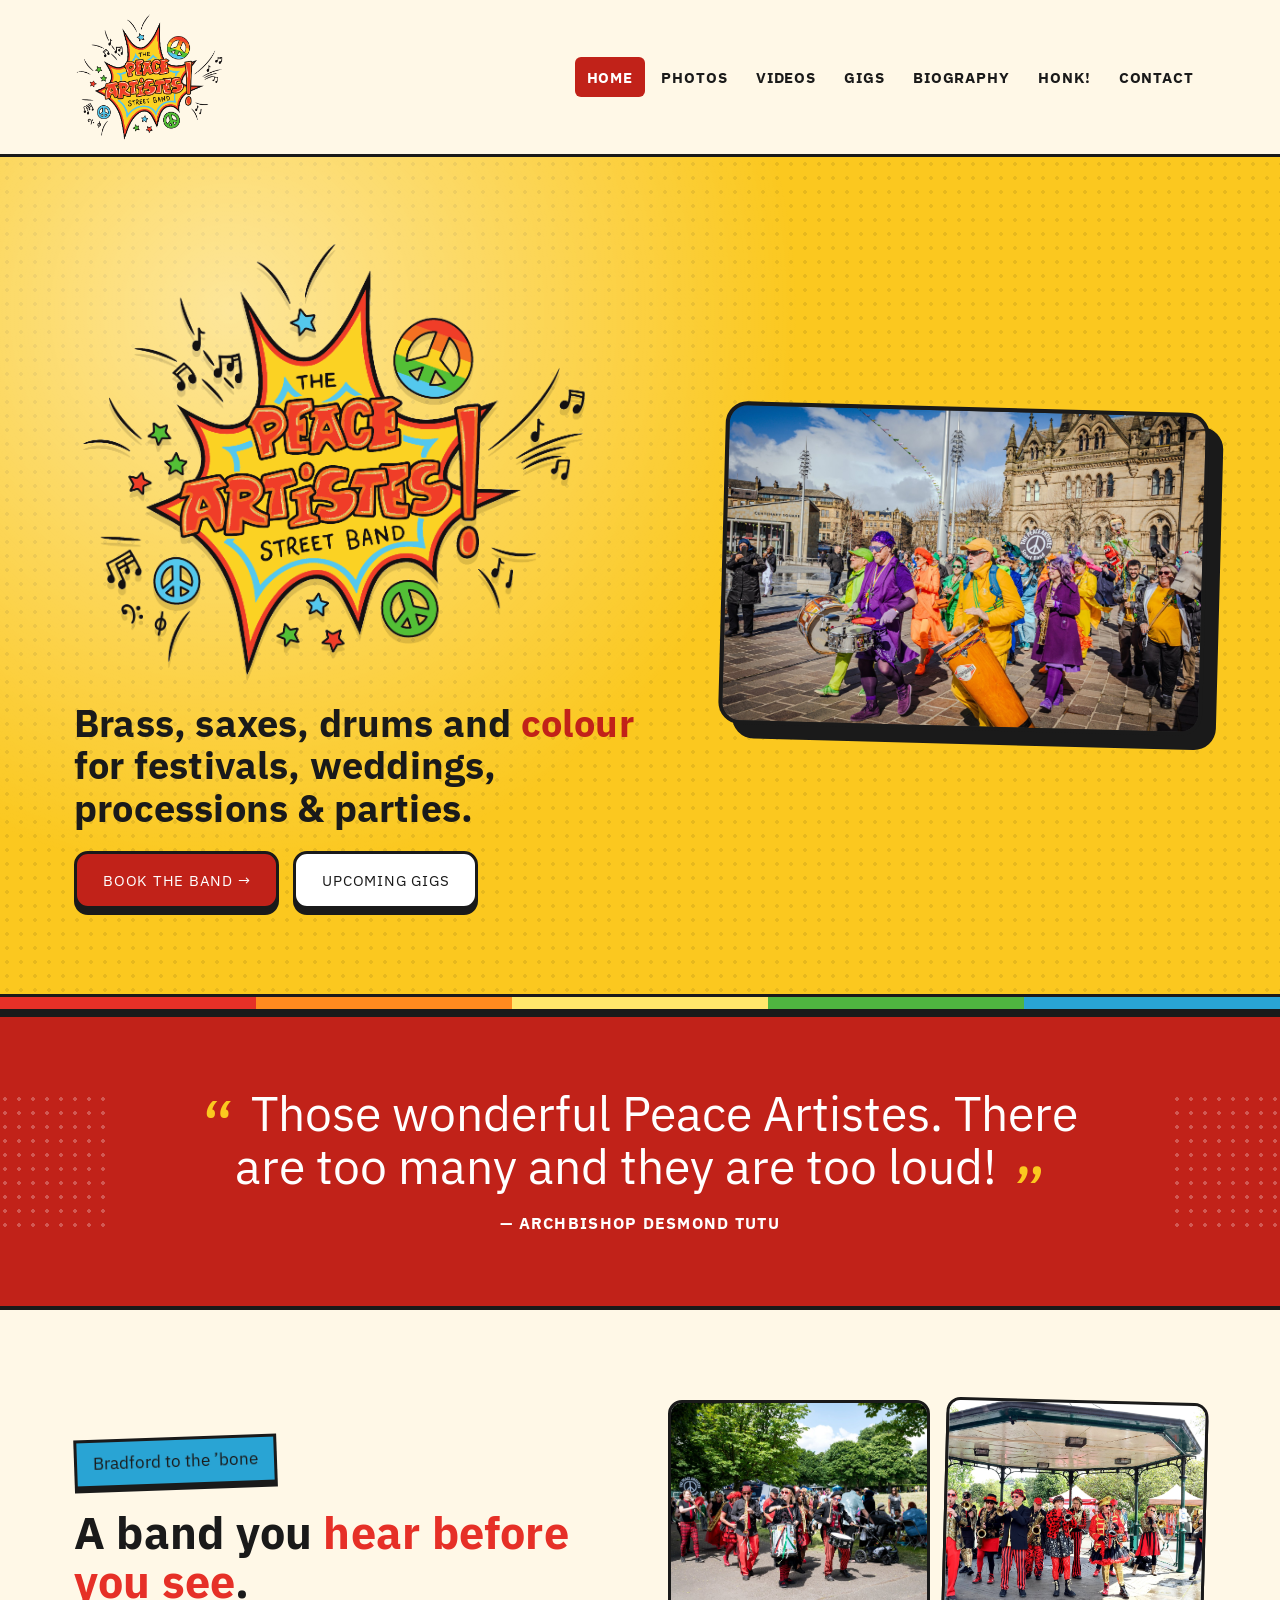
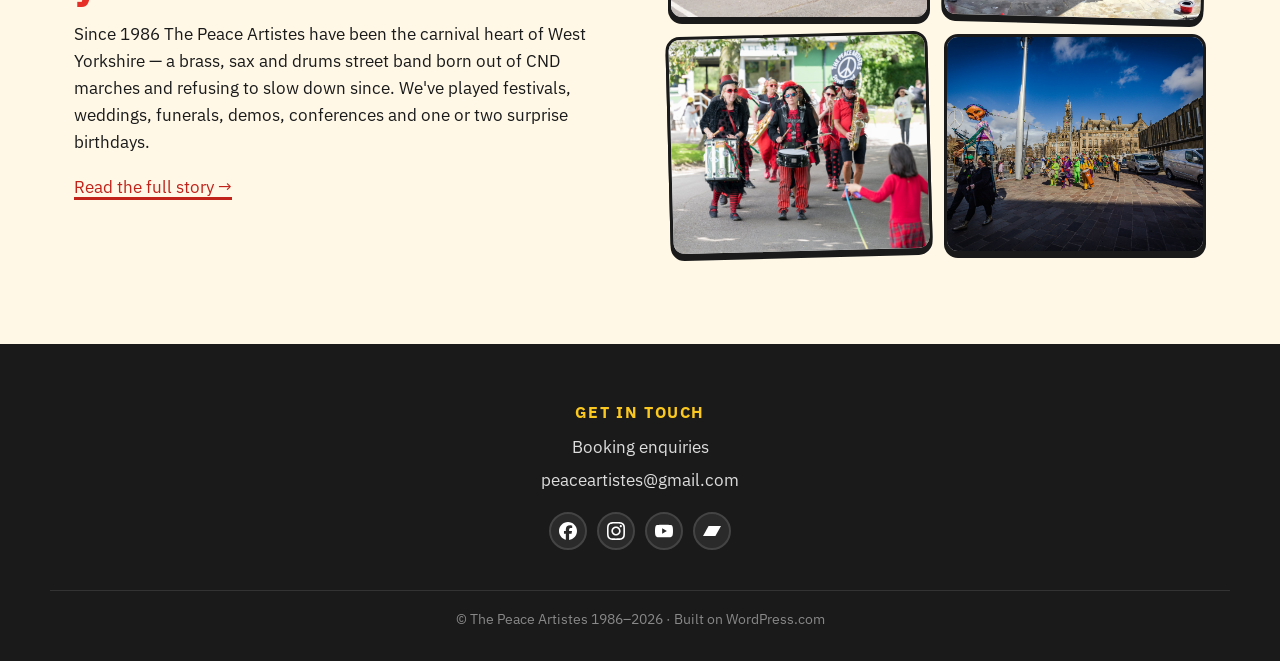
==== index.html @ d7a7ec9a "Tweak About badge to 'bone pun; recolour page-hero stickers to deep red for contrast" ====
<!doctype html>
<html lang="en-GB">
<head>
  <meta charset="utf-8">
  <meta name="viewport" content="width=device-width, initial-scale=1">
  <title>The Peace Artistes — Bradford's Loudest Street Band</title>
  <meta name="description" content="The Peace Artistes are a vibrant, riotous street band from Bradford. Available for festivals, weddings, processions and parties since 1986.">
  <link rel="preconnect" href="https://fonts.googleapis.com">
  <link rel="preconnect" href="https://fonts.gstatic.com" crossorigin>
  <link href="https://fonts.googleapis.com/css2?family=IBM+Plex+Sans:wght@400;500;600;700&display=swap" rel="stylesheet">
  <link rel="icon" type="image/png" sizes="32x32" href="assets/favicon-32.png">
  <link rel="icon" href="assets/favicon.ico">
  <link rel="apple-touch-icon" href="assets/favicon-180.png">
  <link rel="stylesheet" href="styles.css">
</head>
<body>

<a class="skip-link" href="#main">Skip to main content</a>

<header class="site-header">
  <div class="container">
    <a class="site-logo" href="index.html" aria-label="The Peace Artistes — Home">
      <img src="assets/logo-colour-transparent.png" alt="The Peace Artistes Street Band">
    </a>
    <button class="nav-toggle" type="button" aria-controls="primary-nav" aria-expanded="false" aria-label="Toggle navigation menu" onclick="(function(b){var n=document.getElementById('primary-nav');var open=n.classList.toggle('is-open');b.setAttribute('aria-expanded', open?'true':'false');})(this)"><span aria-hidden="true">&#9776;</span></button>
    <nav class="site-nav" id="primary-nav" aria-label="Primary">
      <ul>
        <li><a href="index.html" class="is-active">Home</a></li>
        <li><a href="photos.html">Photos</a></li>
        <li><a href="videos.html">Videos</a></li>
        <li><a href="gigs.html">Gigs</a></li>
        <li><a href="biography.html">Biography</a></li>
        <li><a href="honk.html">HONK!</a></li>
        <li><a href="contact.html">Contact</a></li>
      </ul>
    </nav>
  </div>
</header>

<main id="main">

  <!-- ============ HERO =================================================== -->
  <section class="hero">
    <div class="container">
      <div class="hero__copy">
        <img class="hero__logo-big" src="assets/logo-colour-transparent.png" alt="The Peace Artistes — Bradford street band, est. 1986">
        <h1>Brass, saxes, drums and <span class="accent">colour</span> for festivals, weddings, processions &amp; parties.</h1>
        <div class="hero__ctas">
          <a class="btn btn--red"  href="contact.html">Book the band &rarr;</a>
          <a class="btn btn--white" href="gigs.html">Upcoming gigs</a>
        </div>
      </div>
      <div class="hero__visual">
        <div class="hero__photo">
          <img src="assets/hero-cecil-green.jpg" alt="The Peace Artistes marching across Centenary Square, Bradford, March 2026 — band in vibrant purple, yellow, green and orange costumes, with the Peace Artistes peace-sign banner held aloft and Bradford City Hall framing the scene">
        </div>
      </div>
    </div>
  </section>

  <!-- ============ TUTU QUOTE BAND ======================================= -->
  <section class="quote-band" aria-label="Quote">
    <div class="container">
      <blockquote>
        Those wonderful Peace Artistes. There are too many and they are too loud!
      </blockquote>
      <cite>— Archbishop Desmond Tutu</cite>
    </div>
  </section>

  <!-- ============ ABOUT ================================================= -->
  <section class="about">
    <div class="container">
      <div class="about__grid">
        <div class="about__copy">
          <span class="about__badge">Bradford to the &rsquo;bone</span>
          <h2>A band you <span class="star">hear before you see</span>.</h2>
          <p>Since 1986 The Peace Artistes have been the carnival heart of West Yorkshire — a brass, sax and drums street band born out of CND marches and refusing to slow down since. We've played festivals, weddings, funerals, demos, conferences and one or two surprise birthdays.</p>
          <p><a href="biography.html">Read the full story &rarr;</a></p>
        </div>
        <div class="about__photos">
          <div class="ph"><img src="assets/hero-band.jpg" alt="The Peace Artistes mid-parade — drums leading, sax and brass behind, banner up"></div>
          <div class="ph"><img src="assets/haworth-busk.jpg" alt="The Peace Artistes performing under a Victorian bandstand at Haworth Busk, May 2026"></div>
          <div class="ph"><img src="assets/drums-kid.jpg" alt="Drummers leading the band, with a child in red dancing on the right"></div>
          <div class="ph"><img src="assets/puppet-pageant.jpg" alt="The Peace Artistes parading at Cecil Green Arts Puppet Pageant in Bradford — giant peace-symbol puppet held aloft, Bradford City Hall in the background"></div>
        </div>
      </div>
    </div>
  </section>


</main>

<footer class="site-footer">
  <div class="container">
    <div>
      <h4>Get in touch</h4>
      <ul>
        <li><a href="contact.html">Booking enquiries</a></li>

        <li><a href="mailto:peaceartistes@gmail.com">peaceartistes@gmail.com</a></li>
      </ul>
        <div style="margin-top: 18px;"><div class="socials" aria-label="Social links">
        <a href="#" aria-label="Facebook"><svg xmlns="http://www.w3.org/2000/svg" viewBox="0 0 24 24" width="18" height="18" fill="currentColor" aria-hidden="true"><path d="M9.101 23.691v-7.98H6.627v-3.667h2.474v-1.58c0-4.085 1.848-5.978 5.858-5.978.401 0 .955.042 1.468.103a8.68 8.68 0 0 1 1.141.195v3.325a8.623 8.623 0 0 0-.653-.036 26.805 26.805 0 0 0-.733-.009c-.707 0-1.259.096-1.675.309a1.686 1.686 0 0 0-.679.622c-.258.42-.374.995-.374 1.752v1.297h3.919l-.386 2.103-.287 1.564h-3.246v8.245C19.396 23.238 24 18.179 24 12.044c0-6.627-5.373-12-12-12s-12 5.373-12 12c0 5.628 3.874 10.35 9.101 11.647Z"/></svg></a>
        <a href="#" aria-label="Instagram"><svg xmlns="http://www.w3.org/2000/svg" viewBox="0 0 24 24" width="18" height="18" fill="currentColor" aria-hidden="true"><path d="M12 0C8.74 0 8.333.015 7.053.072 5.775.132 4.905.333 4.14.63c-.789.306-1.459.717-2.126 1.384S.935 3.35.63 4.14C.333 4.905.131 5.775.072 7.053.012 8.333 0 8.74 0 12s.015 3.667.072 4.947c.06 1.277.261 2.148.558 2.913.306.788.717 1.459 1.384 2.126.667.666 1.336 1.079 2.126 1.384.766.296 1.636.499 2.913.558C8.333 23.988 8.74 24 12 24s3.667-.015 4.947-.072c1.277-.06 2.148-.262 2.913-.558.788-.306 1.459-.718 2.126-1.384.666-.667 1.079-1.335 1.384-2.126.296-.765.499-1.636.558-2.913.06-1.28.072-1.687.072-4.947s-.015-3.667-.072-4.947c-.06-1.277-.262-2.149-.558-2.913-.306-.789-.718-1.459-1.384-2.126C21.319 1.347 20.651.935 19.86.63c-.765-.297-1.636-.499-2.913-.558C15.667.012 15.26 0 12 0zm0 2.16c3.203 0 3.585.016 4.85.071 1.17.055 1.805.249 2.227.415.562.217.96.477 1.382.896.419.42.679.819.896 1.381.164.422.36 1.057.413 2.227.057 1.266.07 1.646.07 4.85s-.015 3.585-.074 4.85c-.061 1.17-.256 1.805-.421 2.227-.224.562-.479.96-.897 1.382-.419.419-.824.679-1.381.896-.42.164-1.065.36-2.235.413-1.274.057-1.649.07-4.859.07-3.211 0-3.586-.015-4.859-.074-1.171-.061-1.816-.256-2.236-.421-.569-.224-.96-.479-1.379-.897-.421-.419-.69-.824-.9-1.38-.165-.42-.359-1.065-.42-2.235-.045-1.26-.061-1.649-.061-4.844 0-3.196.016-3.586.061-4.861.061-1.17.255-1.814.42-2.234.21-.57.479-.96.9-1.381.419-.419.81-.689 1.379-.898.42-.166 1.051-.361 2.221-.421 1.275-.045 1.65-.06 4.859-.06l.045.03zm0 3.678c-3.405 0-6.162 2.76-6.162 6.162 0 3.405 2.76 6.162 6.162 6.162 3.405 0 6.162-2.76 6.162-6.162 0-3.405-2.76-6.162-6.162-6.162zM12 16c-2.21 0-4-1.79-4-4s1.79-4 4-4 4 1.79 4 4-1.79 4-4 4zm7.846-10.405c0 .795-.646 1.44-1.44 1.44-.795 0-1.44-.646-1.44-1.44 0-.794.646-1.439 1.44-1.439.793-.001 1.44.645 1.44 1.439z"/></svg></a>
        <a href="#" aria-label="YouTube"><svg xmlns="http://www.w3.org/2000/svg" viewBox="0 0 24 24" width="18" height="18" fill="currentColor" aria-hidden="true"><path d="M23.498 6.186a3.016 3.016 0 0 0-2.122-2.136C19.505 3.545 12 3.545 12 3.545s-7.505 0-9.377.505A3.017 3.017 0 0 0 .502 6.186C0 8.07 0 12 0 12s0 3.93.502 5.814a3.016 3.016 0 0 0 2.122 2.136c1.871.505 9.376.505 9.376.505s7.505 0 9.377-.505a3.015 3.015 0 0 0 2.122-2.136C24 15.93 24 12 24 12s0-3.93-.502-5.814zM9.545 15.568V8.432L15.818 12l-6.273 3.568z"/></svg></a>
        <a href="#" aria-label="Bandcamp"><svg xmlns="http://www.w3.org/2000/svg" viewBox="0 0 24 24" width="18" height="18" fill="currentColor" aria-hidden="true"><path d="M0 18.75l7.437-13.5H24l-7.438 13.5H0z"/></svg></a>
      </div></div>
    </div>
  </div>
  <div class="legal container">
    &copy; The Peace Artistes 1986–<span id="yr"></span> &middot; Built on WordPress.com
  </div>
</footer>
<script>document.getElementById('yr').textContent = new Date().getFullYear();</script>

</body>
</html>
---- styles.css ----
/* =====================================================================
   The Peace Artistes — draft redesign stylesheet
   Palette derived from the new logo. Comic/poster aesthetic.
   Edit freely; everything is plain CSS, no build step needed.
   ===================================================================== */

:root {
  /* Brand palette pulled from the new logo.
     Two reds: bright accent (#E63027) for borders, badges, icons; deep red
     (#C12219) for any surface that holds body text — meets WCAG AA. */
  --pa-yellow:  #FBC81F;
  --pa-yellow-2:#FFE76B;     /* lighter yellow for hover/tints */
  --pa-red:     #E63027;     /* bright accent red — DO NOT use as bg with white body text */
  --pa-red-deep:#C12219;     /* deeper red — passes AA against white & yellow */
  --pa-blue:    #29A4D4;     /* bright blue — use with INK text only */
  --pa-green:   #4FB540;
  --pa-ink:     #1A1A1A;     /* near-black for body text + outlines */
  --pa-paper:   #FFF8E7;     /* warm off-white background */
  --pa-white:   #FFFFFF;

  /* Theme tokens — these change in dark mode. Use these for body bg,
     body text, paper-bg sections, card surfaces, and "subtle" link colour.
     The bright brand sections (yellow hero, red quote, blue video, black gigs)
     do NOT use these tokens — they stay vibrant in both modes. */
  --pa-bg:        var(--pa-paper);
  --pa-bg-soft:   var(--pa-paper);     /* card surface on paper sections */
  --pa-text:      var(--pa-ink);
  --pa-text-soft: rgba(26,26,26,0.7);  /* dim text on paper */
  --pa-link:      var(--pa-red-deep);
  --pa-link-hov:  var(--pa-red);
  --pa-border:    var(--pa-ink);
  --pa-form-bg:   #FFFFFF;
  --pa-grain:     rgba(0,0,0,0.035);   /* the body::before paper grain */

  /* Type — IBM Plex Sans matches the original peaceartistes.com (Maywood theme).
     One family for both body and headings; we lean on weight (400 vs 700) for hierarchy. */
  --font-display: "IBM Plex Sans", system-ui, -apple-system, "Segoe UI", Helvetica, Arial, sans-serif;
  --font-body:    "IBM Plex Sans", system-ui, -apple-system, "Segoe UI", Helvetica, Arial, sans-serif;

  /* Sizing */
  --container: 1180px;
  --r-sm: 6px;
  --r-md: 14px;
  --r-lg: 22px;
  --shadow-card: 0 6px 0 var(--pa-ink);   /* hard offset shadow = poster feel */
  --shadow-card-sm: 0 4px 0 var(--pa-ink);
}

* { box-sizing: border-box; }

html { scroll-behavior: smooth; }

body {
  margin: 0;
  font-family: var(--font-body);
  font-size: 17px;
  line-height: 1.6;
  color: var(--pa-text);
  background: var(--pa-bg);
  -webkit-font-smoothing: antialiased;
  transition: background-color .2s ease, color .2s ease;
}

/* Optional subtle paper-grain background using a CSS dot pattern */
body::before {
  content: "";
  position: fixed; inset: 0;
  pointer-events: none;
  background-image: radial-gradient(var(--pa-grain) 1px, transparent 1px);
  background-size: 3px 3px;
  z-index: 0;
}

main, header, footer { position: relative; z-index: 1; }

/* ---------- typography ------------------------------------------------ */

h1, h2, h3, h4 {
  font-family: var(--font-display);
  font-weight: 700;
  letter-spacing: 0.005em;
  line-height: 1.1;
  margin: 0 0 .5em;
  color: var(--pa-ink);
}

h1 { font-size: clamp(2.4rem, 5vw + 1rem, 4.8rem); }
h2 { font-size: clamp(1.8rem, 3vw + .5rem, 2.8rem); }
h3 { font-size: clamp(1.3rem, 1.5vw + .5rem, 1.7rem); }

p { margin: 0 0 1em; }

a { color: var(--pa-link); text-decoration-thickness: 3px; text-underline-offset: 4px; }
a:hover { color: var(--pa-link-hov); }
a:focus-visible {
  outline: 3px solid var(--pa-ink);
  outline-offset: 2px;
  border-radius: 2px;
}

.eyebrow {
  display: inline-block;
  font-family: var(--font-display);
  font-size: 0.85rem;
  letter-spacing: 0.18em;
  text-transform: uppercase;
  color: var(--pa-ink);
  background: var(--pa-yellow);
  padding: 4px 12px;
  margin-bottom: 18px;
  transform: rotate(-1deg);
  border: 2px solid var(--pa-ink);
  box-shadow: var(--shadow-card-sm);
}
/* When .eyebrow is the only badge and is directly followed by a heading,
   make sure the heading also has its own breathing room from the top */
.eyebrow + h1,
.eyebrow + h2,
.eyebrow + h3 { margin-top: 0; }
.section-head .eyebrow { margin-bottom: 14px; }

/* Stickers sitting on a yellow band (hero / page-hero) need contrast —
   yellow-on-yellow reads poorly, so switch them to deep red with white text. */
.hero .eyebrow,
.page-hero .eyebrow { background: var(--pa-red-deep); color: #fff; }

/* ---------- layout helpers ------------------------------------------- */

.container { width: 100%; max-width: var(--container); margin: 0 auto; padding: 0 24px; }

section { padding: 90px 0; }
section.tight { padding: 60px 0; }

.section-head { text-align: center; margin-bottom: 48px; }
.section-head p { max-width: 640px; margin: 12px auto 0; opacity: .8; }

/* ---------- buttons --------------------------------------------------- */

.btn {
  display: inline-flex; align-items: center; gap: 10px;
  font-family: var(--font-display);
  font-size: 0.95rem;
  text-transform: uppercase;
  letter-spacing: 0.05em;
  padding: 14px 26px;
  border: 3px solid var(--pa-ink);
  background: var(--pa-yellow);
  color: var(--pa-ink);
  text-decoration: none;
  border-radius: var(--r-md);
  box-shadow: var(--shadow-card);
  transition: transform .12s ease, box-shadow .12s ease, background .12s ease;
  cursor: pointer;
}
.btn:hover { transform: translate(-2px, -2px); box-shadow: 0 10px 0 var(--pa-ink); background: var(--pa-yellow-2); color: var(--pa-ink); }
.btn:active { transform: translate(0,2px); box-shadow: 0 2px 0 var(--pa-ink); }

.btn--red    { background: var(--pa-red-deep); color: #fff; }
.btn--red:hover { background: var(--pa-red); color: #fff; }
.btn--blue   { background: var(--pa-blue);  color: var(--pa-ink); }
.btn--white  { background: #fff; }
.btn--ghost  { background: transparent; }

.btn:focus-visible {
  outline: 3px solid var(--pa-ink);
  outline-offset: 4px;
}

/* ---------- header / nav --------------------------------------------- */

.site-header {
  position: sticky; top: 0; z-index: 50;
  background: var(--pa-bg);
  border-bottom: 3px solid var(--pa-text);
  transition: background-color .2s ease, border-color .2s ease;
}
.site-header .container {
  display: flex; align-items: center; justify-content: space-between;
  gap: 24px; padding-top: 12px; padding-bottom: 12px;
}
.site-logo { display: inline-block; }
.site-logo,
.site-logo:hover,
.site-logo:focus { text-decoration: none; }
.site-logo img { display: block; height: 130px; width: auto; }
@media (max-width: 880px) { .site-logo img { height: 80px; } }

/* (unused — kept for the dark-mode wordmark text variant if ever re-enabled) */
.site-logo .wordmark {
  display: inline-flex;
  flex-direction: column;
  align-items: flex-start;
  line-height: 0.95;
  font-family: var(--font-display);
}
.site-logo .wm-top {
  font-size: 0.7rem;
  letter-spacing: 0.22em;
  color: var(--pa-text);
  margin-bottom: 4px;
}
.site-logo .wm-main {
  font-size: 1.7rem;
  letter-spacing: 0.02em;
  color: var(--pa-red-deep);
  text-shadow: 2px 2px 0 var(--pa-yellow);
}
.site-logo .wm-bot {
  font-size: 0.75rem;
  letter-spacing: 0.18em;
  color: var(--pa-text);
  margin-top: 6px;
}
@media (max-width: 880px) {
  .site-logo .wm-main { font-size: 1.3rem; }
  .site-logo .wm-top, .site-logo .wm-bot { font-size: 0.65rem; }
}

.site-nav ul {
  display: flex; gap: 4px;
  list-style: none; margin: 0; padding: 0;
  font-family: var(--font-display);
  font-size: 0.95rem;
  font-weight: 700;
  text-transform: uppercase;
  letter-spacing: 0.06em;
}
.site-nav a {
  display: inline-block;
  padding: 8px 12px;
  color: var(--pa-text);
  text-decoration: none;
  border-radius: var(--r-sm);
  position: relative;
}
.site-nav a:hover { background: var(--pa-yellow); color: var(--pa-ink); }
.site-nav a.is-active { background: var(--pa-red-deep); color: #fff; }
.site-nav a:focus-visible {
  outline: 3px solid var(--pa-ink);
  outline-offset: 2px;
}
.nav-toggle:focus-visible {
  outline: 3px solid var(--pa-ink);
  outline-offset: 2px;
}

.nav-toggle { display: none; background: none; border: 0; font-size: 1.6rem; cursor: pointer; }

@media (max-width: 880px) {
  .nav-toggle { display: block; }
  .site-nav { position: absolute; top: 100%; left: 0; right: 0; background: var(--pa-paper); border-bottom: 3px solid var(--pa-ink); display: none; }
  .site-nav.is-open { display: block; }
  .site-nav ul { flex-direction: column; padding: 12px 24px 18px; gap: 2px; }
  .site-logo img { height: 70px; }
}

/* ---------- hero ------------------------------------------------------ */

.hero {
  position: relative;
  background: var(--pa-yellow);
  color: var(--pa-ink);
  overflow: hidden;
  padding: 70px 0 100px;
  border-bottom: 4px solid var(--pa-ink);
}
/* Halftone dot pattern + soft radial highlight = poster feel */
.hero::before {
  content: ""; position: absolute; inset: 0;
  background-image:
    radial-gradient(circle at 18% 18%, rgba(255,255,255,0.55) 0, transparent 45%),
    radial-gradient(rgba(0,0,0,0.08) 2px, transparent 2px);
  background-size: auto, 14px 14px;
  pointer-events: none;
}
/* Big rainbow stripes peeking from the bottom edge */
.hero::after {
  content: ""; position: absolute; left: 0; right: 0; bottom: -2px; height: 14px;
  background: linear-gradient(90deg,
    var(--pa-red) 0 20%,
    #FF8A1F 20% 40%,
    var(--pa-yellow-2) 40% 60%,
    var(--pa-green) 60% 80%,
    var(--pa-blue) 80% 100%);
  border-top: 3px solid var(--pa-ink);
}

.hero .container { position: relative; display: grid; grid-template-columns: 1.1fr .9fr; gap: 56px; align-items: center; }

.hero__logo-big {
  display: block;
  width: 100%;
  max-width: 520px;
  height: auto;
  margin: 8px 0 18px;
  filter: drop-shadow(0 6px 0 rgba(0,0,0,0.12));
}

.hero__copy h1 {
  font-size: clamp(1.6rem, 2.5vw + .6rem, 2.4rem);
  font-family: var(--font-display);
  line-height: 1.1;
  color: var(--pa-ink);
  margin-top: 10px;
}
.hero__copy h1 .accent { color: var(--pa-red-deep); }
.hero__copy p.lead { font-size: 1.15rem; max-width: 480px; }
.hero__ctas { display: flex; gap: 14px; flex-wrap: wrap; margin-top: 22px; }

.hero__visual { position: relative; }
.hero__photo {
  aspect-ratio: 3 / 2;
  background: #2a2a2a;
  border: 4px solid var(--pa-ink);
  border-radius: var(--r-lg);
  box-shadow: 14px 14px 0 var(--pa-ink);
  transform: rotate(1.5deg);
  overflow: hidden;
  position: relative;
}
.hero__photo img {
  display: block;
  width: 100%;
  height: 100%;
  object-fit: cover;
  object-position: center;
}
@media (max-width: 880px) {
  .hero { padding: 50px 0 80px; }
  .hero .container { grid-template-columns: 1fr; gap: 40px; }
  .hero__logo-big { max-width: 380px; margin-left: auto; margin-right: auto; }
  .hero__copy { text-align: center; }
  .hero__copy p.lead { margin-left: auto; margin-right: auto; }
  .hero__ctas { justify-content: center; }
  .hero__photo { transform: rotate(0); box-shadow: 10px 10px 0 var(--pa-ink); }
}

/* ---------- Tutu quote band ----------------------------------------- */

.quote-band {
  background: var(--pa-red-deep);
  color: #fff;
  border-top: 4px solid var(--pa-ink);
  border-bottom: 4px solid var(--pa-ink);
  padding: 70px 0;
  position: relative;
  overflow: hidden;
}
.quote-band::before, .quote-band::after {
  content: "";
  position: absolute; top: 50%; transform: translateY(-50%);
  width: 140px; height: 140px;
  background-image: radial-gradient(rgba(255,255,255,0.25) 2px, transparent 2px);
  background-size: 14px 14px;
}
.quote-band::before { left: -30px; }
.quote-band::after  { right: -30px; }

.quote-band blockquote {
  font-family: var(--font-display);
  font-size: clamp(1.6rem, 3vw + .8rem, 3rem);
  line-height: 1.1;
  margin: 0 auto;
  max-width: 920px;
  text-align: center;
  position: relative;
  z-index: 1;
  color: #fff;
}
.quote-band blockquote::before { content: "\201C"; font-size: 1.4em; color: var(--pa-yellow); line-height: 0; vertical-align: -0.3em; margin-right: 6px; }
.quote-band blockquote::after  { content: "\201D"; font-size: 1.4em; color: var(--pa-yellow); line-height: 0; vertical-align: -0.5em; margin-left: 6px; }
.quote-band cite {
  display: block; margin-top: 18px; text-align: center;
  font-family: var(--font-body); font-style: normal; font-weight: 700;
  font-size: 1rem; letter-spacing: 0.08em; text-transform: uppercase;
  color: #fff;
}

/* ---------- about ----------------------------------------------------- */

.about { background: var(--pa-bg); }
.about__grid { display: grid; grid-template-columns: 1fr 1fr; gap: 56px; align-items: center; }
.about__copy h2 { margin-bottom: 14px; }
.about__copy h2 .star { color: var(--pa-red); }
.about__badge {
  display: inline-block;
  font-family: var(--font-display);
  background: var(--pa-blue);
  color: var(--pa-ink);
  padding: 8px 16px;
  margin-bottom: 22px;
  transform: rotate(-2deg);
  border: 3px solid var(--pa-ink);
  box-shadow: var(--shadow-card-sm);
}
.about__photos { display: grid; grid-template-columns: 1fr 1fr; grid-template-rows: 220px 220px; gap: 14px; }
.about__photos .ph {
  border: 3px solid var(--pa-ink); border-radius: var(--r-md); overflow: hidden;
  background: #ddd; box-shadow: var(--shadow-card-sm);
  position: relative;
}
.about__photos .ph img {
  display: block;
  width: 100%; height: 100%;
  object-fit: cover;
  object-position: center;
}
.about__photos .ph:nth-child(2) { transform: rotate(1.5deg); }
.about__photos .ph:nth-child(3) { transform: rotate(-1.5deg); }

@media (max-width: 880px) { .about__grid { grid-template-columns: 1fr; } }

/* ---------- gigs preview --------------------------------------------- */

.gigs { background: var(--pa-ink); color: #fff; }
.gigs > .container > .section-head h2 { color: #fff; text-align: center; }
.gigs__list { display: grid; grid-template-columns: repeat(3, 1fr); gap: 20px; margin-top: 32px; }
.gig-card {
  background: var(--pa-bg-soft); color: var(--pa-text);
  border: 3px solid var(--pa-border); border-radius: var(--r-md);
  padding: 22px; box-shadow: var(--shadow-card);
  display: flex; flex-direction: column; gap: 6px;
}
.gig-card:nth-child(2) { transform: rotate(-1.2deg); }
.gig-card:nth-child(3) { transform: rotate(1deg); }
.gig-card .date {
  font-family: var(--font-display);
  font-size: 2rem; line-height: 1;
  color: var(--pa-red-deep);
}
.gig-card .month {
  font-family: var(--font-display);
  font-size: .9rem;
  letter-spacing: .15em;
  text-transform: uppercase;
}
.gig-card h3 { margin: 8px 0 0; font-size: 1.15rem; }
.gig-card .meta { font-size: .95rem; opacity: .85; }
.gig-card .tag {
  align-self: flex-start;
  background: var(--pa-yellow); border: 2px solid var(--pa-ink);
  font-family: var(--font-display); font-size: .72rem; text-transform: uppercase; letter-spacing: .1em;
  padding: 2px 8px; margin-top: 8px;
}
.gigs .more { text-align: center; margin-top: 36px; }
@media (max-width: 880px) { .gigs__list { grid-template-columns: 1fr; } }

/* ---------- gallery preview ----------------------------------------- */

.gallery { background: var(--pa-bg); }
.gallery__grid {
  display: grid;
  grid-template-columns: repeat(4, 1fr);
  grid-template-rows: 220px 220px;
  gap: 14px;
  margin-top: 32px;
}
.gallery__grid .tile {
  border: 3px solid var(--pa-ink); border-radius: var(--r-md);
  background: #ddd; box-shadow: var(--shadow-card-sm);
  overflow: hidden;
  position: relative;
}
.gallery__grid .tile img {
  display: block;
  width: 100%; height: 100%;
  object-fit: cover;
  object-position: center;
}
.gallery__grid .tile:nth-child(1) { grid-column: span 2; grid-row: span 2; }
.gallery .more { text-align: center; margin-top: 32px; }
@media (max-width: 880px) {
  .gallery__grid { grid-template-columns: repeat(2, 1fr); grid-template-rows: 200px 200px 200px; }
  .gallery__grid .tile:nth-child(1) { grid-column: span 2; grid-row: span 1; }
}

/* ---------- video teaser --------------------------------------------- */

.video-teaser { background: var(--pa-blue); color: var(--pa-ink); border-top: 4px solid var(--pa-ink); border-bottom: 4px solid var(--pa-ink); }
.video-teaser h2 { color: var(--pa-ink); text-shadow: 3px 3px 0 var(--pa-yellow); }
.video-teaser .eyebrow { background: var(--pa-yellow); }
.video-teaser__grid { display: grid; grid-template-columns: 1fr 1fr; gap: 48px; align-items: center; }
.video-teaser h2 { font-size: clamp(2rem, 3vw + .5rem, 3rem); }
.video-teaser .player {
  position: relative; aspect-ratio: 16/9;
  background: #111; border: 4px solid var(--pa-ink); border-radius: var(--r-lg);
  box-shadow: 10px 10px 0 var(--pa-ink); overflow: hidden;
  display: flex; align-items: center; justify-content: center;
}
.video-teaser .player::after {
  content: "\25B6";
  font-size: 3rem; color: #fff;
  background: var(--pa-red-deep); width: 90px; height: 90px;
  border-radius: 50%; display: flex; align-items: center; justify-content: center;
  border: 4px solid var(--pa-ink);
  padding-left: 8px;
}
.video-teaser .player .placeholder {
  position: absolute; inset: 0; display: flex; align-items: center; justify-content: center;
  color: rgba(255,255,255,.5); font-family: var(--font-display); font-size: .9rem;
  background: repeating-linear-gradient(45deg, #2a2a2a 0 14px, #1d1d1d 14px 28px);
}
@media (max-width: 880px) { .video-teaser__grid { grid-template-columns: 1fr; } }

/* ---------- booking CTA ---------------------------------------------- */

.booking-cta {
  background: var(--pa-red-deep); color: #fff;
  text-align: center;
  border-top: 4px solid var(--pa-ink);
  border-bottom: 4px solid var(--pa-ink);
}
.booking-cta h2 { color: #fff; text-shadow: 3px 3px 0 var(--pa-ink); }
.booking-cta p { font-size: 1.15rem; max-width: 640px; margin: 12px auto 28px; }

/* ---------- footer --------------------------------------------------- */

.site-footer {
  background: var(--pa-ink); color: #ddd;
  padding: 60px 0 30px;
}
.site-footer > .container { display: flex; flex-direction: column; align-items: center; text-align: center; gap: 12px; }
.site-footer > .container .socials { justify-content: center; }
.site-footer .legal { display: block; }
.site-footer h4 {
  color: var(--pa-yellow);
  font-family: var(--font-display);
  font-size: 1rem; letter-spacing: .1em; text-transform: uppercase;
  margin-bottom: 12px;
}
.site-footer ul { list-style: none; margin: 0; padding: 0; }
.site-footer li { margin-bottom: 6px; }
.site-footer a { color: #ddd; text-decoration: none; }
.site-footer a:hover { color: var(--pa-yellow); }
.site-footer .footer-logo img { height: 100px; width: auto; margin-bottom: 12px; }
.site-footer .legal {
  border-top: 1px solid #333; margin-top: 40px; padding-top: 18px;
  text-align: center; color: #888; font-size: .85rem;
}
.site-footer .socials { display: flex; gap: 10px; margin-top: 12px; }
.site-footer .socials a {
  display: inline-flex; align-items: center; justify-content: center;
  width: 38px; height: 38px;
  border-radius: 50%; background: #2a2a2a; color: #fff;
  font-family: var(--font-display); font-size: .8rem;
  border: 2px solid #444;
}
.site-footer .socials a:hover { background: var(--pa-yellow); color: var(--pa-ink); border-color: var(--pa-yellow); }
@media (max-width: 880px) { .site-footer > .container { grid-template-columns: 1fr; } }

/* ---------- generic placeholder note for review ---------------------- */

.placeholder-note {
  font-family: var(--font-display);
  font-size: .78rem;
  letter-spacing: .08em;
  opacity: .85;
}

/* =====================================================================
   Inner-page layout — shared by Photos, Videos, Gigs, Bio, Testimonials,
   Contact, HONK! pages.
   ===================================================================== */

/* Shorter page hero (the homepage hero is unique to the homepage) */
.page-hero {
  background: var(--pa-yellow);
  color: var(--pa-ink);
  padding: 60px 0 80px;
  border-bottom: 4px solid var(--pa-ink);
  position: relative;
  overflow: hidden;
  text-align: center;
}
.page-hero::before {
  content: ""; position: absolute; inset: 0;
  background-image:
    radial-gradient(circle at 12% 30%, rgba(255,255,255,0.45) 0, transparent 40%),
    radial-gradient(rgba(0,0,0,0.08) 2px, transparent 2px);
  background-size: auto, 14px 14px;
  pointer-events: none;
}
.page-hero::after {
  content: ""; position: absolute; left: 0; right: 0; bottom: -2px; height: 12px;
  background: linear-gradient(90deg,
    var(--pa-red-deep) 0 20%,
    #FF8A1F 20% 40%,
    var(--pa-yellow-2) 40% 60%,
    var(--pa-green) 60% 80%,
    var(--pa-blue) 80% 100%);
  border-top: 3px solid var(--pa-ink);
}
.page-hero > .container { position: relative; z-index: 1; }
.page-hero h1 {
  font-size: clamp(2.4rem, 4vw + 1rem, 4rem);
  margin: 16px 0 16px;
}
.page-hero p.lead {
  font-size: 1.15rem;
  max-width: 640px;
  margin: 0 auto;
}

/* ---------- Photos page --------------------------------------------- */
.photo-section { padding: 70px 0; }
.photo-section + .photo-section { border-top: 2px dashed rgba(0,0,0,0.08); }
.photo-section__head { text-align: center; margin-bottom: 36px; }
.photo-section__head h2 { margin: 12px 0 8px; }
.photo-section__head .meta { font-family: var(--font-display); font-size: .9rem; letter-spacing: .1em; text-transform: uppercase; opacity: .7; }

.photo-grid {
  display: grid;
  grid-template-columns: repeat(12, 1fr);
  gap: 14px;
}
.photo-grid .pg {
  border: 3px solid var(--pa-ink);
  border-radius: var(--r-md);
  overflow: hidden;
  background: #ddd;
  box-shadow: var(--shadow-card-sm);
  position: relative;
}
.photo-grid .pg img { display: block; width: 100%; height: 100%; object-fit: cover; }
.photo-grid .pg.size-l  { grid-column: span 8; aspect-ratio: 16/10; }
.photo-grid .pg.size-m  { grid-column: span 4; aspect-ratio: 4/5; }
.photo-grid .pg.size-s  { grid-column: span 4; aspect-ratio: 1/1; }
.photo-grid .pg.size-w  { grid-column: span 6; aspect-ratio: 3/2; }
.photo-grid .pg.size-t  { grid-column: span 4; aspect-ratio: 3/4; }
.photo-grid .pg:hover img { transform: scale(1.03); transition: transform .4s ease; }
@media (max-width: 880px) {
  .photo-grid .pg.size-l,
  .photo-grid .pg.size-m,
  .photo-grid .pg.size-s,
  .photo-grid .pg.size-w,
  .photo-grid .pg.size-t { grid-column: span 12; aspect-ratio: 3/2; }
}

/* ---------- Videos page --------------------------------------------- */
.video-grid {
  display: grid;
  grid-template-columns: repeat(auto-fill, minmax(300px, 1fr));
  gap: 24px;
  margin-top: 32px;
}
.video-card {
  background: var(--pa-bg-soft); color: var(--pa-text);
  border: 3px solid var(--pa-border);
  border-radius: var(--r-md);
  box-shadow: var(--shadow-card-sm);
  overflow: hidden;
}
.video-card .frame {
  position: relative;
  aspect-ratio: 16/9;
  background: repeating-linear-gradient(45deg, #2a2a2a 0 14px, #1d1d1d 14px 28px);
  display: flex; align-items: center; justify-content: center;
}
.video-card .frame::after {
  content: "\25B6";
  font-size: 2.4rem;
  color: #fff;
  background: var(--pa-red-deep);
  width: 70px; height: 70px;
  border-radius: 50%;
  border: 3px solid var(--pa-ink);
  display: flex; align-items: center; justify-content: center;
  padding-left: 6px;
}
.video-card .body { padding: 18px 20px 22px; }
.video-card h3 { font-size: 1.1rem; margin: 0 0 4px; }
.video-card .meta { font-family: var(--font-display); font-size: .78rem; letter-spacing: .1em; text-transform: uppercase; opacity: .7; }

.featured-video {
  position: relative;
  aspect-ratio: 16/9;
  background: repeating-linear-gradient(45deg, #2a2a2a 0 14px, #1d1d1d 14px 28px);
  border: 4px solid var(--pa-ink);
  border-radius: var(--r-lg);
  box-shadow: 14px 14px 0 var(--pa-ink);
  margin: 40px 0 24px;
  display: flex; align-items: center; justify-content: center;
}
.featured-video::after {
  content: "\25B6";
  font-size: 3.5rem;
  color: #fff;
  background: var(--pa-red-deep);
  width: 100px; height: 100px;
  border-radius: 50%;
  border: 4px solid var(--pa-ink);
  display: flex; align-items: center; justify-content: center;
  padding-left: 8px;
}

/* ---------- Gigs page ------------------------------------------------ */
.gig-list { display: grid; grid-template-columns: 1fr; gap: 16px; margin-top: 24px; }
.gig-row {
  background: var(--pa-bg-soft); color: var(--pa-text);
  border: 3px solid var(--pa-border);
  border-radius: var(--r-md);
  box-shadow: var(--shadow-card-sm);
  padding: 22px 24px;
  display: grid;
  grid-template-columns: 120px 1fr auto;
  gap: 24px;
  align-items: center;
}
.gig-row .date-block {
  text-align: center;
  border-right: 3px dashed var(--pa-ink);
  padding-right: 18px;
}
.gig-row .date-block .day {
  font-family: var(--font-display);
  font-size: 2.4rem;
  line-height: 1;
  color: var(--pa-red-deep);
}
.gig-row .date-block .month {
  font-family: var(--font-display);
  font-size: .85rem;
  letter-spacing: .15em;
  text-transform: uppercase;
  margin-top: 6px;
}
.gig-row .info h3 { margin: 0 0 4px; font-size: 1.2rem; }
.gig-row .info .where { opacity: .8; font-size: .95rem; }
.gig-row .info .desc { margin-top: 8px; font-size: .92rem; opacity: .85; }
.gig-row .tags { display: flex; gap: 8px; flex-wrap: wrap; }
.gig-row .tags .tag {
  background: var(--pa-yellow); border: 2px solid var(--pa-ink);
  font-family: var(--font-display); font-size: .75rem;
  text-transform: uppercase; letter-spacing: .1em;
  padding: 4px 10px;
}
.gig-row.past { opacity: .8; }
.gig-row.past .date-block .day { color: var(--pa-ink); }
@media (max-width: 720px) {
  .gig-row { grid-template-columns: 1fr; gap: 14px; padding: 18px; }
  .gig-row .date-block { border-right: 0; border-bottom: 3px dashed var(--pa-ink); padding: 0 0 12px; display: flex; gap: 12px; align-items: baseline; justify-content: flex-start; }
  .gig-row .date-block .day { font-size: 2rem; }
  .gig-row .tags { justify-content: flex-start; }
}

.section-label {
  font-family: var(--font-display);
  font-size: 1.4rem;
  margin: 36px 0 10px;
  letter-spacing: .04em;
  display: flex; align-items: center; gap: 14px;
}
.section-label::before, .section-label::after {
  content: ""; flex: 1; height: 3px; background: var(--pa-ink);
}

/* ---------- Biography page ------------------------------------------ */
.bio-article {
  max-width: 760px;
  margin: 0 auto;
  padding: 60px 24px;
  font-size: 1.08rem;
  line-height: 1.7;
}
.bio-article p { margin: 0 0 1.2em; }
.bio-article h2 {
  margin: 1.5em 0 .5em;
  font-size: 1.8rem;
}
.bio-article h2 .star { color: var(--pa-red-deep); }
.bio-article figure { margin: 32px 0; }
.bio-article figure img {
  display: block;
  width: 100%;
  border: 4px solid var(--pa-ink);
  border-radius: var(--r-md);
  box-shadow: 10px 10px 0 var(--pa-ink);
}
.bio-article figure.tilt-l img { transform: rotate(-1.5deg); }
.bio-article figure.tilt-r img { transform: rotate(1.5deg); }
.bio-article figcaption {
  font-family: var(--font-display);
  font-size: .8rem;
  letter-spacing: .08em;
  text-transform: uppercase;
  text-align: center;
  margin-top: 18px;
  opacity: .7;
}
.bio-article .pull-quote {
  border-left: 6px solid var(--pa-red-deep);
  padding: 6px 0 6px 22px;
  margin: 32px 0;
  font-size: 1.4rem;
  font-family: var(--font-display);
  line-height: 1.2;
}

/* ---------- Testimonials page --------------------------------------- */
.testimonials-grid {
  display: grid;
  grid-template-columns: repeat(auto-fill, minmax(320px, 1fr));
  gap: 24px;
  margin-top: 32px;
}
.testimonial-card {
  background: var(--pa-bg-soft); color: var(--pa-text);
  border: 3px solid var(--pa-border);
  border-radius: var(--r-md);
  box-shadow: var(--shadow-card-sm);
  padding: 26px 28px;
  position: relative;
}
.testimonial-card::before {
  content: "\201C";
  font-family: var(--font-display);
  font-size: 4rem;
  position: absolute;
  top: -8px; left: 16px;
  color: var(--pa-red-deep);
  line-height: 1;
}
.testimonial-card blockquote {
  margin: 16px 0 18px;
  font-size: 1.05rem;
  line-height: 1.5;
}
.testimonial-card cite {
  display: block;
  font-style: normal;
  font-family: var(--font-display);
  font-size: .9rem;
  letter-spacing: .08em;
  text-transform: uppercase;
}
.testimonial-card cite .org {
  display: block;
  font-family: var(--font-body);
  font-weight: 700;
  text-transform: none;
  letter-spacing: 0;
  font-size: .88rem;
  opacity: .7;
  margin-top: 4px;
}

.featured-quote {
  background: var(--pa-red-deep);
  color: #fff;
  border-top: 4px solid var(--pa-ink);
  border-bottom: 4px solid var(--pa-ink);
  padding: 70px 0;
  text-align: center;
}
.featured-quote blockquote {
  font-family: var(--font-display);
  font-size: clamp(1.8rem, 3.5vw + .5rem, 3.2rem);
  line-height: 1.1;
  max-width: 920px;
  margin: 0 auto;
}
.featured-quote blockquote::before { content: "\201C"; color: var(--pa-yellow); margin-right: 6px; }
.featured-quote blockquote::after { content: "\201D"; color: var(--pa-yellow); margin-left: 6px; }
.featured-quote cite { display: block; margin-top: 22px; font-style: normal; font-family: var(--font-body); font-weight: 700; letter-spacing: .08em; text-transform: uppercase; color: #fff; }

/* ---------- Contact page -------------------------------------------- */
.contact-grid {
  display: grid;
  grid-template-columns: 1.4fr 1fr;
  gap: 48px;
  align-items: start;
  padding: 60px 0;
}
.contact-form {
  background: var(--pa-bg-soft); color: var(--pa-text);
  border: 3px solid var(--pa-border);
  border-radius: var(--r-md);
  box-shadow: var(--shadow-card);
  padding: 32px;
}
.contact-form .field { margin-bottom: 18px; }
.contact-form label {
  display: block;
  font-family: var(--font-display);
  font-size: .85rem;
  letter-spacing: .1em;
  text-transform: uppercase;
  margin-bottom: 6px;
}
.contact-form input,
.contact-form textarea,
.contact-form select {
  width: 100%;
  padding: 12px 14px;
  border: 2px solid var(--pa-border);
  background: var(--pa-form-bg);
  color: var(--pa-text);
  border-radius: var(--r-sm);
  font: inherit;
  font-size: 1rem;
}
.contact-form input:focus,
.contact-form textarea:focus,
.contact-form select:focus {
  outline: 3px solid var(--pa-blue);
  outline-offset: 2px;
}
.contact-form textarea { min-height: 140px; resize: vertical; }
.contact-form .submit-row { margin-top: 8px; }
.contact-aside {
  background: var(--pa-ink);
  color: #fff;
  border-radius: var(--r-md);
  padding: 32px;
  border: 3px solid var(--pa-ink);
  box-shadow: var(--shadow-card);
}
.contact-aside h3 { color: var(--pa-yellow); }
.contact-aside ul { list-style: none; margin: 0 0 18px; padding: 0; }
.contact-aside li { margin-bottom: 10px; line-height: 1.4; }
.contact-aside a { color: #fff; }
.contact-aside a:hover { color: var(--pa-yellow); }
@media (max-width: 880px) { .contact-grid { grid-template-columns: 1fr; } }

/* ---------- HONK! page ---------------------------------------------- */
.honk-stack { padding: 60px 0; }
.honk-stack > .container { max-width: 880px; }
.honk-stack p { font-size: 1.08rem; line-height: 1.7; }
.honk-stack h2 { margin-top: 1.8em; }
.honk-banner {
  background: linear-gradient(135deg, var(--pa-red-deep), #8a160F);
  color: #fff;
  border-radius: var(--r-lg);
  border: 4px solid var(--pa-ink);
  box-shadow: 12px 12px 0 var(--pa-ink);
  padding: 40px 36px;
  margin: 36px 0;
  position: relative;
  overflow: hidden;
}
.honk-banner::before {
  content: ""; position: absolute; inset: 0;
  background-image: radial-gradient(rgba(255,255,255,0.18) 2px, transparent 2px);
  background-size: 14px 14px;
  pointer-events: none;
}
.honk-banner > * { position: relative; z-index: 1; }
.honk-banner h3 { color: var(--pa-yellow); font-size: 2rem; margin: 0 0 12px; }

/* HONK! hero — two-column with iconic stage shot left, intro right */
.honk-hero {
  background: var(--pa-ink);
  color: #fff;
  padding: 60px 0 70px;
  border-bottom: 4px solid var(--pa-yellow);
  position: relative;
  overflow: hidden;
}
.honk-hero::before {
  content: ""; position: absolute; inset: 0;
  background-image: radial-gradient(rgba(251,200,31,0.10) 2px, transparent 2px);
  background-size: 14px 14px;
  pointer-events: none;
}
.honk-hero > .container {
  position: relative; z-index: 1;
  display: grid; grid-template-columns: 1fr 1fr; gap: 56px; align-items: center;
}
.honk-hero__photo {
  border: 4px solid var(--pa-yellow);
  border-radius: var(--r-md);
  overflow: hidden;
  box-shadow: 12px 12px 0 var(--pa-red-deep);
}
.honk-hero__photo img { display: block; width: 100%; height: auto; }
.honk-hero__copy h1 {
  color: #fff;
  font-size: clamp(2.4rem, 4vw + 1rem, 4rem);
  margin: 14px 0 18px;
  text-shadow: 3px 3px 0 var(--pa-red-deep);
}
.honk-hero__copy p.lead { font-size: 1.15rem; max-width: 520px; }
@media (max-width: 880px) {
  .honk-hero > .container { grid-template-columns: 1fr; gap: 32px; }
}

/* ---------- accessibility utilities ---------------------------------- */

.visually-hidden {
  position: absolute;
  width: 1px; height: 1px;
  padding: 0; margin: -1px;
  overflow: hidden;
  clip: rect(0, 0, 0, 0);
  white-space: nowrap;
  border: 0;
}

/* Skip link — invisible until focused, then pops above the header */
.skip-link {
  position: absolute;
  left: 12px; top: 12px;
  background: var(--pa-ink);
  color: var(--pa-yellow);
  padding: 10px 16px;
  font-family: var(--font-display);
  font-size: .9rem;
  text-decoration: none;
  border: 3px solid var(--pa-yellow);
  border-radius: var(--r-sm);
  z-index: 100;
  transform: translateY(-150%);
  transition: transform .15s ease;
}
.skip-link:focus,
.skip-link:focus-visible {
  transform: translateY(0);
  outline: none;
}

/* Honour users who prefer less motion: kill transforms/transitions */
@media (prefers-reduced-motion: reduce) {
  *, *::before, *::after {
    animation-duration: 0.01ms !important;
    animation-iteration-count: 1 !important;
    transition-duration: 0.01ms !important;
    scroll-behavior: auto !important;
  }
  .gig-card,
  .about__photos .ph:nth-child(2),
  .about__photos .ph:nth-child(3),
  .hero__photo,
  .eyebrow,
  .about__badge { transform: none !important; }
}
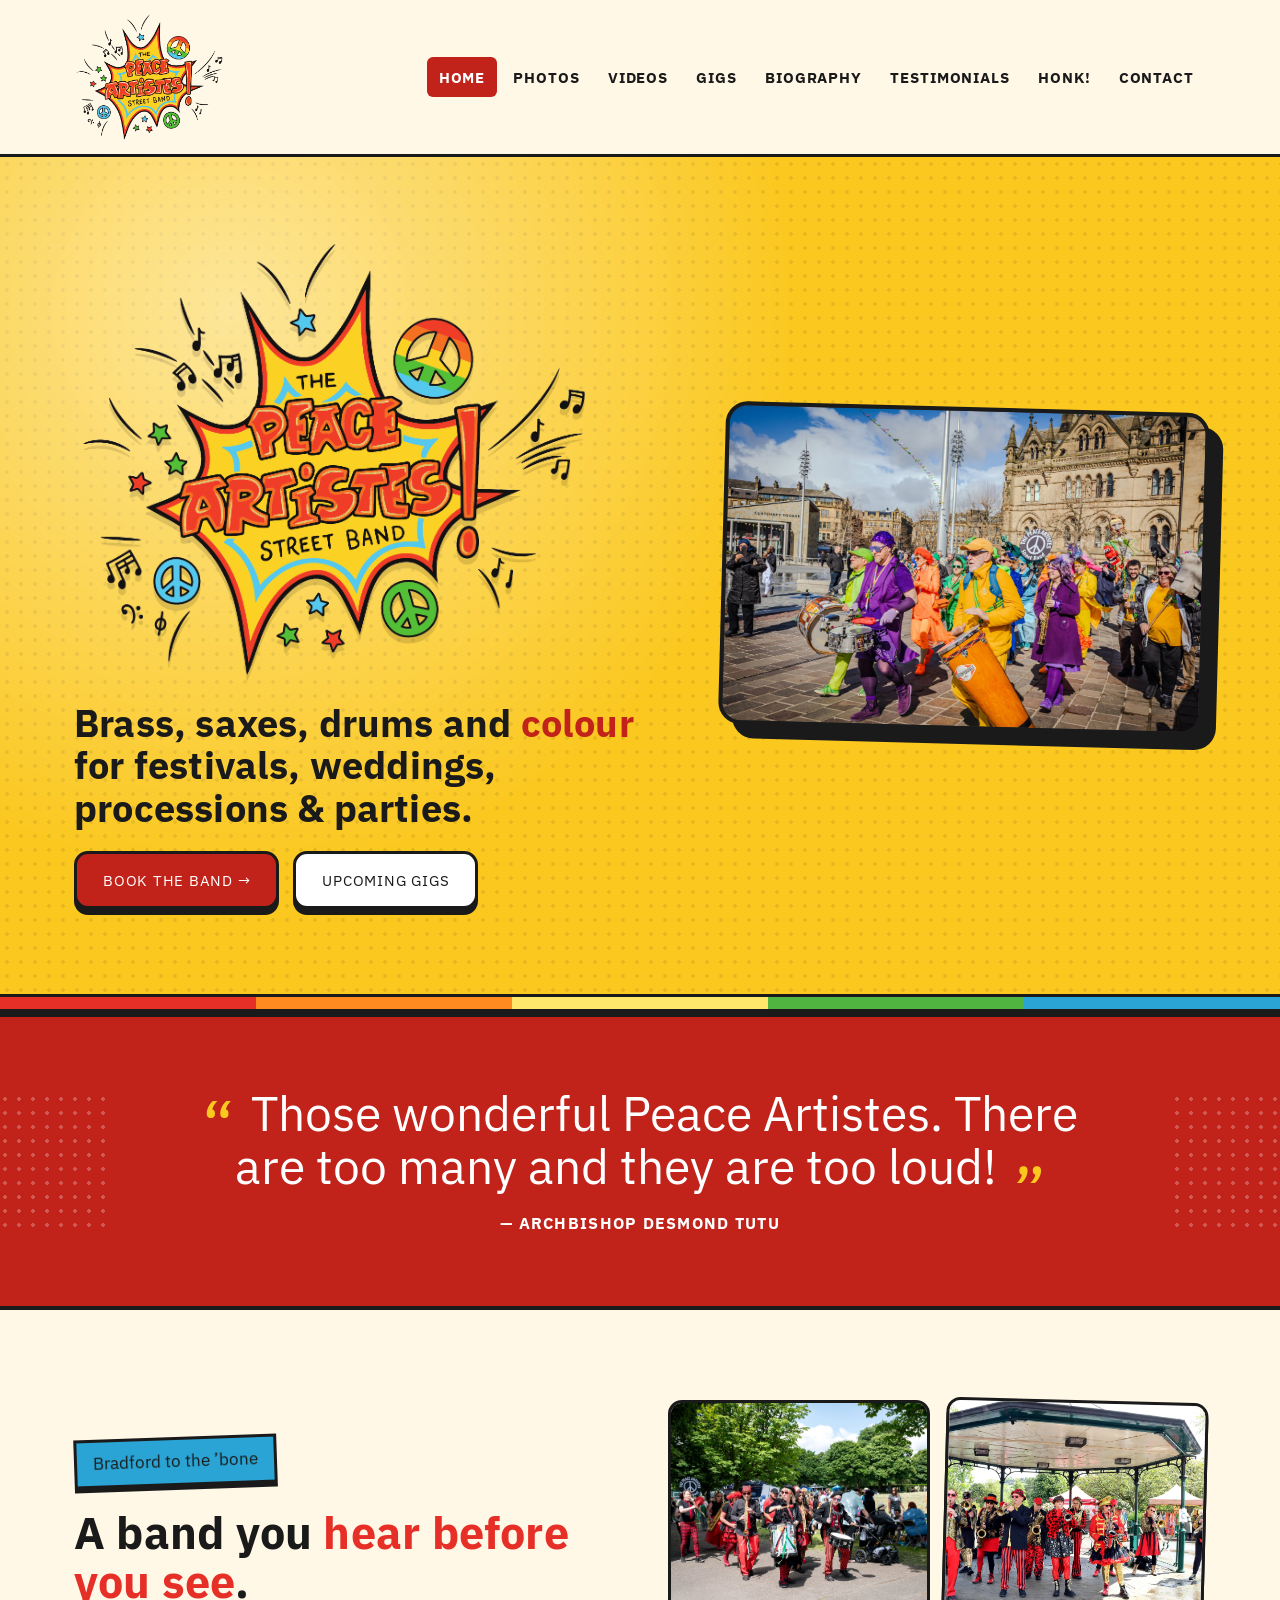
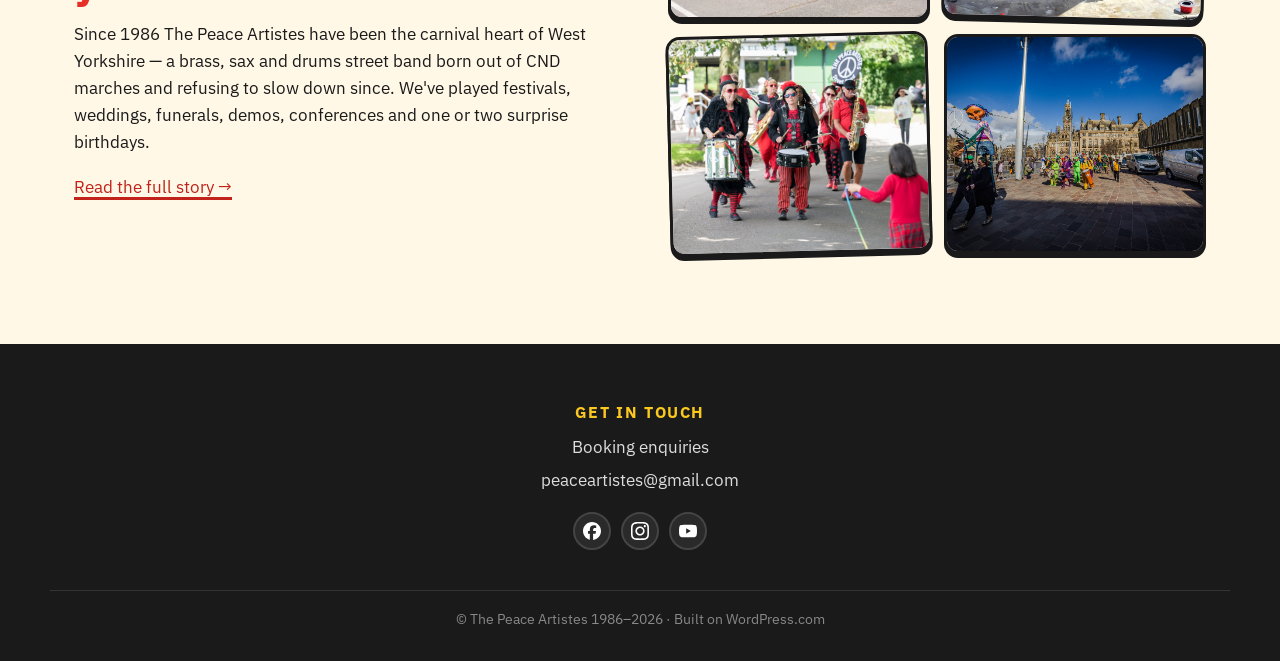
==== commit 959df0db: "Wire footer socials to real Facebook/Instagram/YouTube; remove unused Bandcamp icon" ====
--- a/index.html
+++ b/index.html
@@ -30,6 +30,7 @@
         <li><a href="videos.html">Videos</a></li>
         <li><a href="gigs.html">Gigs</a></li>
         <li><a href="biography.html">Biography</a></li>
+        <li><a href="testimonials.html">Testimonials</a></li>
         <li><a href="honk.html">HONK!</a></li>
         <li><a href="contact.html">Contact</a></li>
       </ul>
@@ -101,10 +102,9 @@
         <li><a href="mailto:peaceartistes@gmail.com">peaceartistes@gmail.com</a></li>
       </ul>
         <div style="margin-top: 18px;"><div class="socials" aria-label="Social links">
-        <a href="#" aria-label="Facebook"><svg xmlns="http://www.w3.org/2000/svg" viewBox="0 0 24 24" width="18" height="18" fill="currentColor" aria-hidden="true"><path d="M9.101 23.691v-7.98H6.627v-3.667h2.474v-1.58c0-4.085 1.848-5.978 5.858-5.978.401 0 .955.042 1.468.103a8.68 8.68 0 0 1 1.141.195v3.325a8.623 8.623 0 0 0-.653-.036 26.805 26.805 0 0 0-.733-.009c-.707 0-1.259.096-1.675.309a1.686 1.686 0 0 0-.679.622c-.258.42-.374.995-.374 1.752v1.297h3.919l-.386 2.103-.287 1.564h-3.246v8.245C19.396 23.238 24 18.179 24 12.044c0-6.627-5.373-12-12-12s-12 5.373-12 12c0 5.628 3.874 10.35 9.101 11.647Z"/></svg></a>
-        <a href="#" aria-label="Instagram"><svg xmlns="http://www.w3.org/2000/svg" viewBox="0 0 24 24" width="18" height="18" fill="currentColor" aria-hidden="true"><path d="M12 0C8.74 0 8.333.015 7.053.072 5.775.132 4.905.333 4.14.63c-.789.306-1.459.717-2.126 1.384S.935 3.35.63 4.14C.333 4.905.131 5.775.072 7.053.012 8.333 0 8.74 0 12s.015 3.667.072 4.947c.06 1.277.261 2.148.558 2.913.306.788.717 1.459 1.384 2.126.667.666 1.336 1.079 2.126 1.384.766.296 1.636.499 2.913.558C8.333 23.988 8.74 24 12 24s3.667-.015 4.947-.072c1.277-.06 2.148-.262 2.913-.558.788-.306 1.459-.718 2.126-1.384.666-.667 1.079-1.335 1.384-2.126.296-.765.499-1.636.558-2.913.06-1.28.072-1.687.072-4.947s-.015-3.667-.072-4.947c-.06-1.277-.262-2.149-.558-2.913-.306-.789-.718-1.459-1.384-2.126C21.319 1.347 20.651.935 19.86.63c-.765-.297-1.636-.499-2.913-.558C15.667.012 15.26 0 12 0zm0 2.16c3.203 0 3.585.016 4.85.071 1.17.055 1.805.249 2.227.415.562.217.96.477 1.382.896.419.42.679.819.896 1.381.164.422.36 1.057.413 2.227.057 1.266.07 1.646.07 4.85s-.015 3.585-.074 4.85c-.061 1.17-.256 1.805-.421 2.227-.224.562-.479.96-.897 1.382-.419.419-.824.679-1.381.896-.42.164-1.065.36-2.235.413-1.274.057-1.649.07-4.859.07-3.211 0-3.586-.015-4.859-.074-1.171-.061-1.816-.256-2.236-.421-.569-.224-.96-.479-1.379-.897-.421-.419-.69-.824-.9-1.38-.165-.42-.359-1.065-.42-2.235-.045-1.26-.061-1.649-.061-4.844 0-3.196.016-3.586.061-4.861.061-1.17.255-1.814.42-2.234.21-.57.479-.96.9-1.381.419-.419.81-.689 1.379-.898.42-.166 1.051-.361 2.221-.421 1.275-.045 1.65-.06 4.859-.06l.045.03zm0 3.678c-3.405 0-6.162 2.76-6.162 6.162 0 3.405 2.76 6.162 6.162 6.162 3.405 0 6.162-2.76 6.162-6.162 0-3.405-2.76-6.162-6.162-6.162zM12 16c-2.21 0-4-1.79-4-4s1.79-4 4-4 4 1.79 4 4-1.79 4-4 4zm7.846-10.405c0 .795-.646 1.44-1.44 1.44-.795 0-1.44-.646-1.44-1.44 0-.794.646-1.439 1.44-1.439.793-.001 1.44.645 1.44 1.439z"/></svg></a>
-        <a href="#" aria-label="YouTube"><svg xmlns="http://www.w3.org/2000/svg" viewBox="0 0 24 24" width="18" height="18" fill="currentColor" aria-hidden="true"><path d="M23.498 6.186a3.016 3.016 0 0 0-2.122-2.136C19.505 3.545 12 3.545 12 3.545s-7.505 0-9.377.505A3.017 3.017 0 0 0 .502 6.186C0 8.07 0 12 0 12s0 3.93.502 5.814a3.016 3.016 0 0 0 2.122 2.136c1.871.505 9.376.505 9.376.505s7.505 0 9.377-.505a3.015 3.015 0 0 0 2.122-2.136C24 15.93 24 12 24 12s0-3.93-.502-5.814zM9.545 15.568V8.432L15.818 12l-6.273 3.568z"/></svg></a>
-        <a href="#" aria-label="Bandcamp"><svg xmlns="http://www.w3.org/2000/svg" viewBox="0 0 24 24" width="18" height="18" fill="currentColor" aria-hidden="true"><path d="M0 18.75l7.437-13.5H24l-7.438 13.5H0z"/></svg></a>
+        <a href="https://www.facebook.com/PeaceArtistes" target="_blank" rel="noopener" aria-label="Facebook"><svg xmlns="http://www.w3.org/2000/svg" viewBox="0 0 24 24" width="18" height="18" fill="currentColor" aria-hidden="true"><path d="M9.101 23.691v-7.98H6.627v-3.667h2.474v-1.58c0-4.085 1.848-5.978 5.858-5.978.401 0 .955.042 1.468.103a8.68 8.68 0 0 1 1.141.195v3.325a8.623 8.623 0 0 0-.653-.036 26.805 26.805 0 0 0-.733-.009c-.707 0-1.259.096-1.675.309a1.686 1.686 0 0 0-.679.622c-.258.42-.374.995-.374 1.752v1.297h3.919l-.386 2.103-.287 1.564h-3.246v8.245C19.396 23.238 24 18.179 24 12.044c0-6.627-5.373-12-12-12s-12 5.373-12 12c0 5.628 3.874 10.35 9.101 11.647Z"/></svg></a>
+        <a href="https://www.instagram.com/peaceartistes/" target="_blank" rel="noopener" aria-label="Instagram"><svg xmlns="http://www.w3.org/2000/svg" viewBox="0 0 24 24" width="18" height="18" fill="currentColor" aria-hidden="true"><path d="M12 0C8.74 0 8.333.015 7.053.072 5.775.132 4.905.333 4.14.63c-.789.306-1.459.717-2.126 1.384S.935 3.35.63 4.14C.333 4.905.131 5.775.072 7.053.012 8.333 0 8.74 0 12s.015 3.667.072 4.947c.06 1.277.261 2.148.558 2.913.306.788.717 1.459 1.384 2.126.667.666 1.336 1.079 2.126 1.384.766.296 1.636.499 2.913.558C8.333 23.988 8.74 24 12 24s3.667-.015 4.947-.072c1.277-.06 2.148-.262 2.913-.558.788-.306 1.459-.718 2.126-1.384.666-.667 1.079-1.335 1.384-2.126.296-.765.499-1.636.558-2.913.06-1.28.072-1.687.072-4.947s-.015-3.667-.072-4.947c-.06-1.277-.262-2.149-.558-2.913-.306-.789-.718-1.459-1.384-2.126C21.319 1.347 20.651.935 19.86.63c-.765-.297-1.636-.499-2.913-.558C15.667.012 15.26 0 12 0zm0 2.16c3.203 0 3.585.016 4.85.071 1.17.055 1.805.249 2.227.415.562.217.96.477 1.382.896.419.42.679.819.896 1.381.164.422.36 1.057.413 2.227.057 1.266.07 1.646.07 4.85s-.015 3.585-.074 4.85c-.061 1.17-.256 1.805-.421 2.227-.224.562-.479.96-.897 1.382-.419.419-.824.679-1.381.896-.42.164-1.065.36-2.235.413-1.274.057-1.649.07-4.859.07-3.211 0-3.586-.015-4.859-.074-1.171-.061-1.816-.256-2.236-.421-.569-.224-.96-.479-1.379-.897-.421-.419-.69-.824-.9-1.38-.165-.42-.359-1.065-.42-2.235-.045-1.26-.061-1.649-.061-4.844 0-3.196.016-3.586.061-4.861.061-1.17.255-1.814.42-2.234.21-.57.479-.96.9-1.381.419-.419.81-.689 1.379-.898.42-.166 1.051-.361 2.221-.421 1.275-.045 1.65-.06 4.859-.06l.045.03zm0 3.678c-3.405 0-6.162 2.76-6.162 6.162 0 3.405 2.76 6.162 6.162 6.162 3.405 0 6.162-2.76 6.162-6.162 0-3.405-2.76-6.162-6.162-6.162zM12 16c-2.21 0-4-1.79-4-4s1.79-4 4-4 4 1.79 4 4-1.79 4-4 4zm7.846-10.405c0 .795-.646 1.44-1.44 1.44-.795 0-1.44-.646-1.44-1.44 0-.794.646-1.439 1.44-1.439.793-.001 1.44.645 1.44 1.439z"/></svg></a>
+        <a href="https://www.youtube.com/@PeaceArtistes" target="_blank" rel="noopener" aria-label="YouTube"><svg xmlns="http://www.w3.org/2000/svg" viewBox="0 0 24 24" width="18" height="18" fill="currentColor" aria-hidden="true"><path d="M23.498 6.186a3.016 3.016 0 0 0-2.122-2.136C19.505 3.545 12 3.545 12 3.545s-7.505 0-9.377.505A3.017 3.017 0 0 0 .502 6.186C0 8.07 0 12 0 12s0 3.93.502 5.814a3.016 3.016 0 0 0 2.122 2.136c1.871.505 9.376.505 9.376.505s7.505 0 9.377-.505a3.015 3.015 0 0 0 2.122-2.136C24 15.93 24 12 24 12s0-3.93-.502-5.814zM9.545 15.568V8.432L15.818 12l-6.273 3.568z"/></svg></a>
       </div></div>
     </div>
   </div>
--- a/styles.css
+++ b/styles.css
@@ -808,20 +808,20 @@
   border: 3px solid var(--pa-border);
   border-radius: var(--r-md);
   box-shadow: var(--shadow-card-sm);
-  padding: 26px 28px;
+  padding: 48px 28px 26px;
   position: relative;
 }
 .testimonial-card::before {
   content: "\201C";
   font-family: var(--font-display);
-  font-size: 4rem;
+  font-size: 3.4rem;
   position: absolute;
-  top: -8px; left: 16px;
+  top: 12px; left: 24px;
   color: var(--pa-red-deep);
   line-height: 1;
 }
 .testimonial-card blockquote {
-  margin: 16px 0 18px;
+  margin: 0 0 18px;
   font-size: 1.05rem;
   line-height: 1.5;
 }
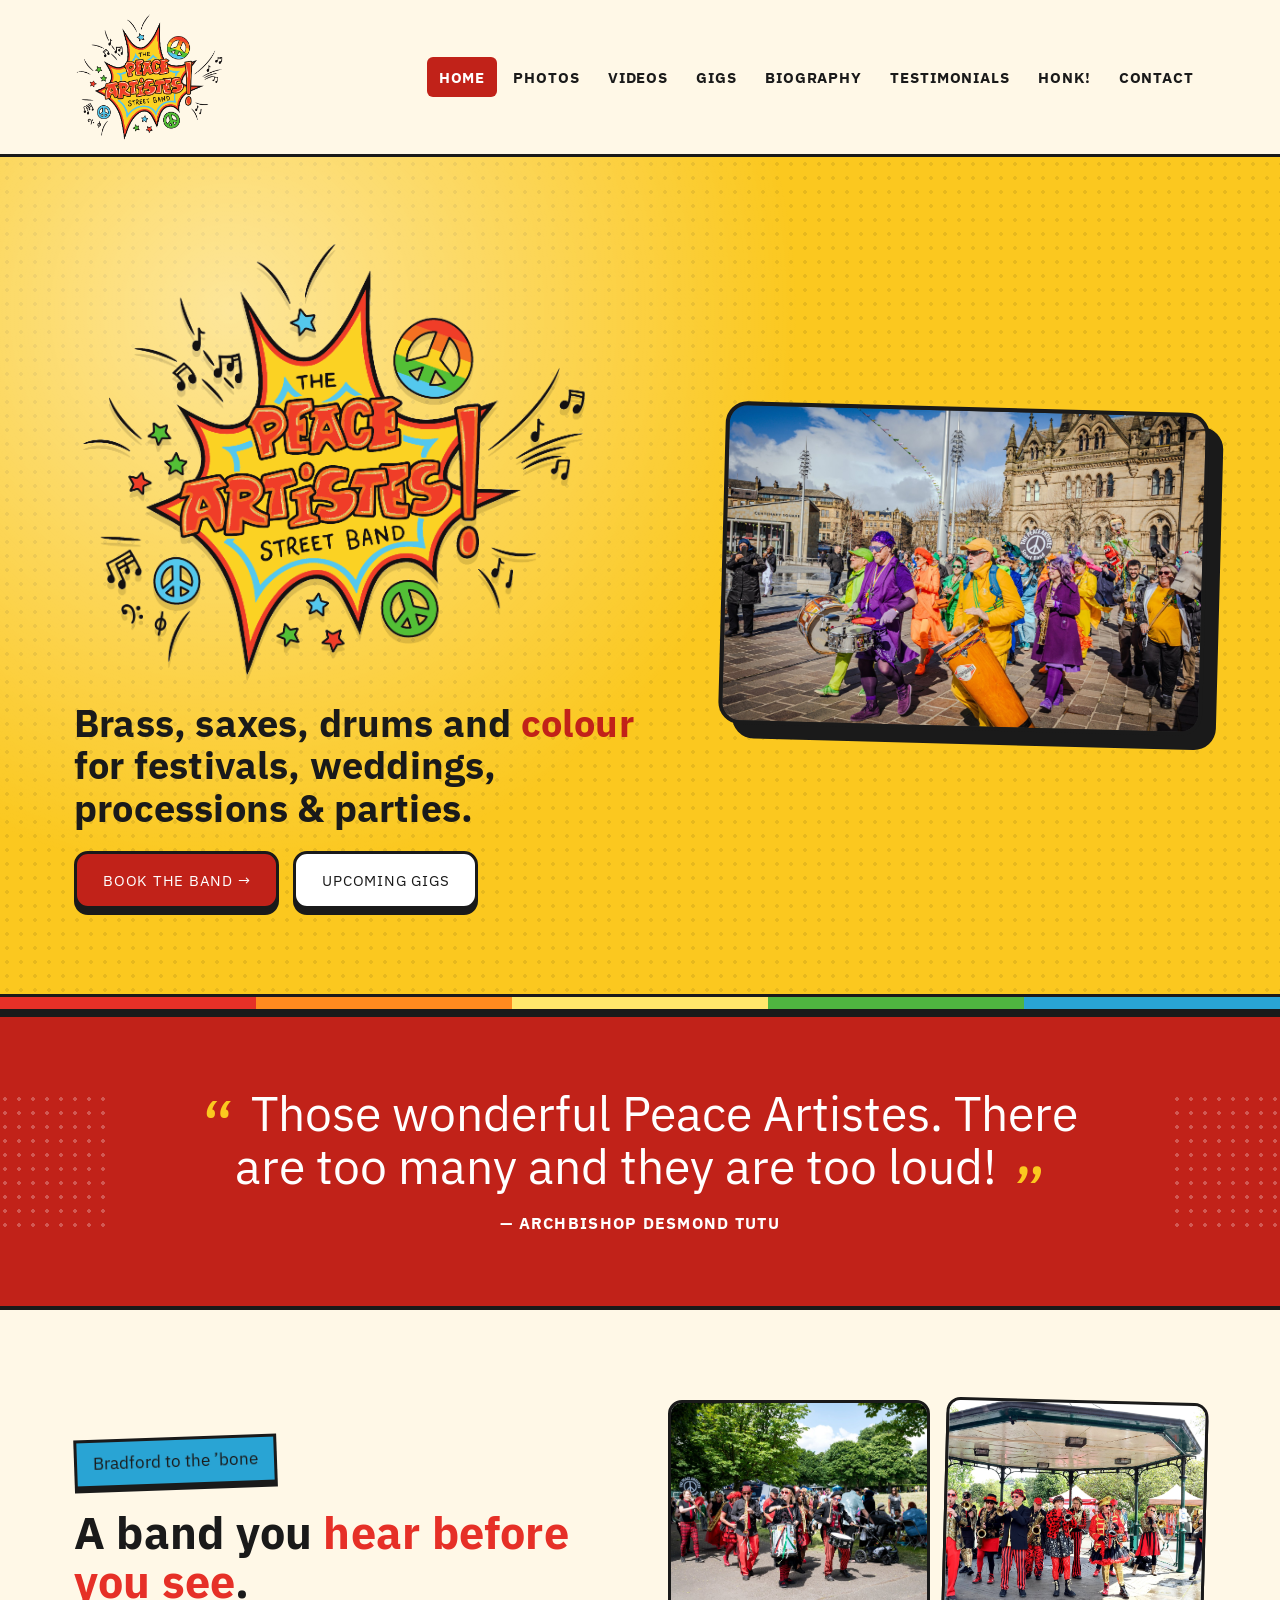
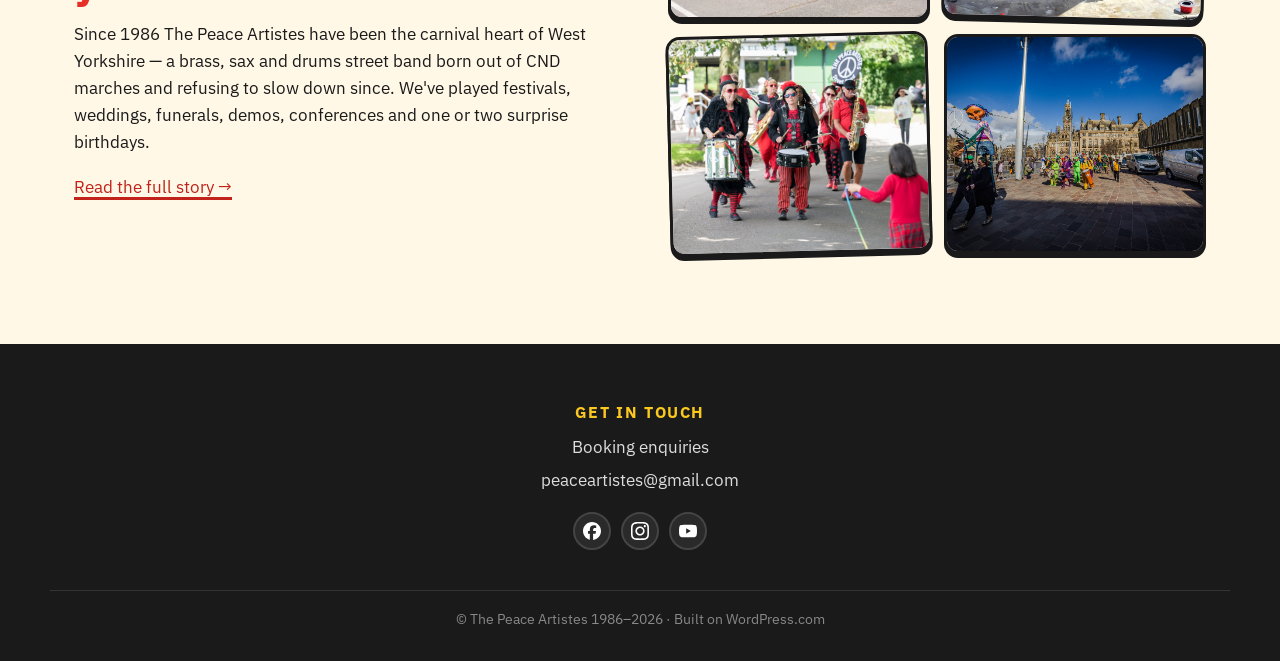
==== commit fea43838: "Add click-to-expand lightbox for gallery photos, with captions from image descriptions" ====
--- a/index.html
+++ b/index.html
@@ -113,6 +113,7 @@
   </div>
 </footer>
 <script>document.getElementById('yr').textContent = new Date().getFullYear();</script>
+<script src="app.js"></script>
 
 </body>
 </html>
--- a/styles.css
+++ b/styles.css
@@ -692,6 +692,71 @@
   display: flex; align-items: center; justify-content: center;
   padding-left: 8px;
 }
+
+/* Real video embeds (YouTube) */
+.video-embeds { display: grid; grid-template-columns: 1fr 1fr; gap: 32px; margin-top: 36px; }
+.video-embed { margin: 0; }
+.video-embed .embed {
+  position: relative;
+  aspect-ratio: 16/9;
+  border: 4px solid var(--pa-ink);
+  border-radius: var(--r-lg);
+  box-shadow: 10px 10px 0 var(--pa-ink);
+  overflow: hidden;
+  background: #000;
+}
+.video-embed .embed iframe { position: absolute; inset: 0; width: 100%; height: 100%; border: 0; }
+.video-embed figcaption { margin-top: 14px; font-family: var(--font-display); font-weight: 600; font-size: 1.05rem; }
+@media (max-width: 760px) { .video-embeds { grid-template-columns: 1fr; } }
+
+/* Click-to-expand lightbox for gallery photos */
+.photo-grid img,
+.about__photos img,
+.bio-article figure img { cursor: zoom-in; }
+.lightbox {
+  position: fixed;
+  inset: 0;
+  z-index: 1000;
+  display: none;
+  align-items: center;
+  justify-content: center;
+  flex-direction: column;
+  padding: 28px;
+  background: rgba(26, 26, 26, 0.92);
+}
+.lightbox.is-open { display: flex; }
+.lightbox img {
+  max-width: min(1100px, 92vw);
+  max-height: 78vh;
+  width: auto;
+  height: auto;
+  object-fit: contain;
+  border: 4px solid var(--pa-paper);
+  border-radius: var(--r-md);
+  box-shadow: 0 12px 48px rgba(0, 0, 0, 0.5);
+}
+.lightbox figcaption {
+  color: #fff;
+  margin-top: 16px;
+  max-width: 820px;
+  text-align: center;
+  font-size: 1rem;
+  line-height: 1.5;
+}
+.lightbox__close {
+  position: absolute;
+  top: 18px; right: 22px;
+  width: 46px; height: 46px;
+  background: var(--pa-yellow);
+  color: var(--pa-ink);
+  border: 3px solid var(--pa-ink);
+  border-radius: 50%;
+  font-size: 1.5rem;
+  line-height: 1;
+  cursor: pointer;
+  box-shadow: var(--shadow-card-sm);
+}
+.lightbox__close:hover { background: var(--pa-yellow-2); }
 
 /* ---------- Gigs page ------------------------------------------------ */
 .gig-list { display: grid; grid-template-columns: 1fr; gap: 16px; margin-top: 24px; }
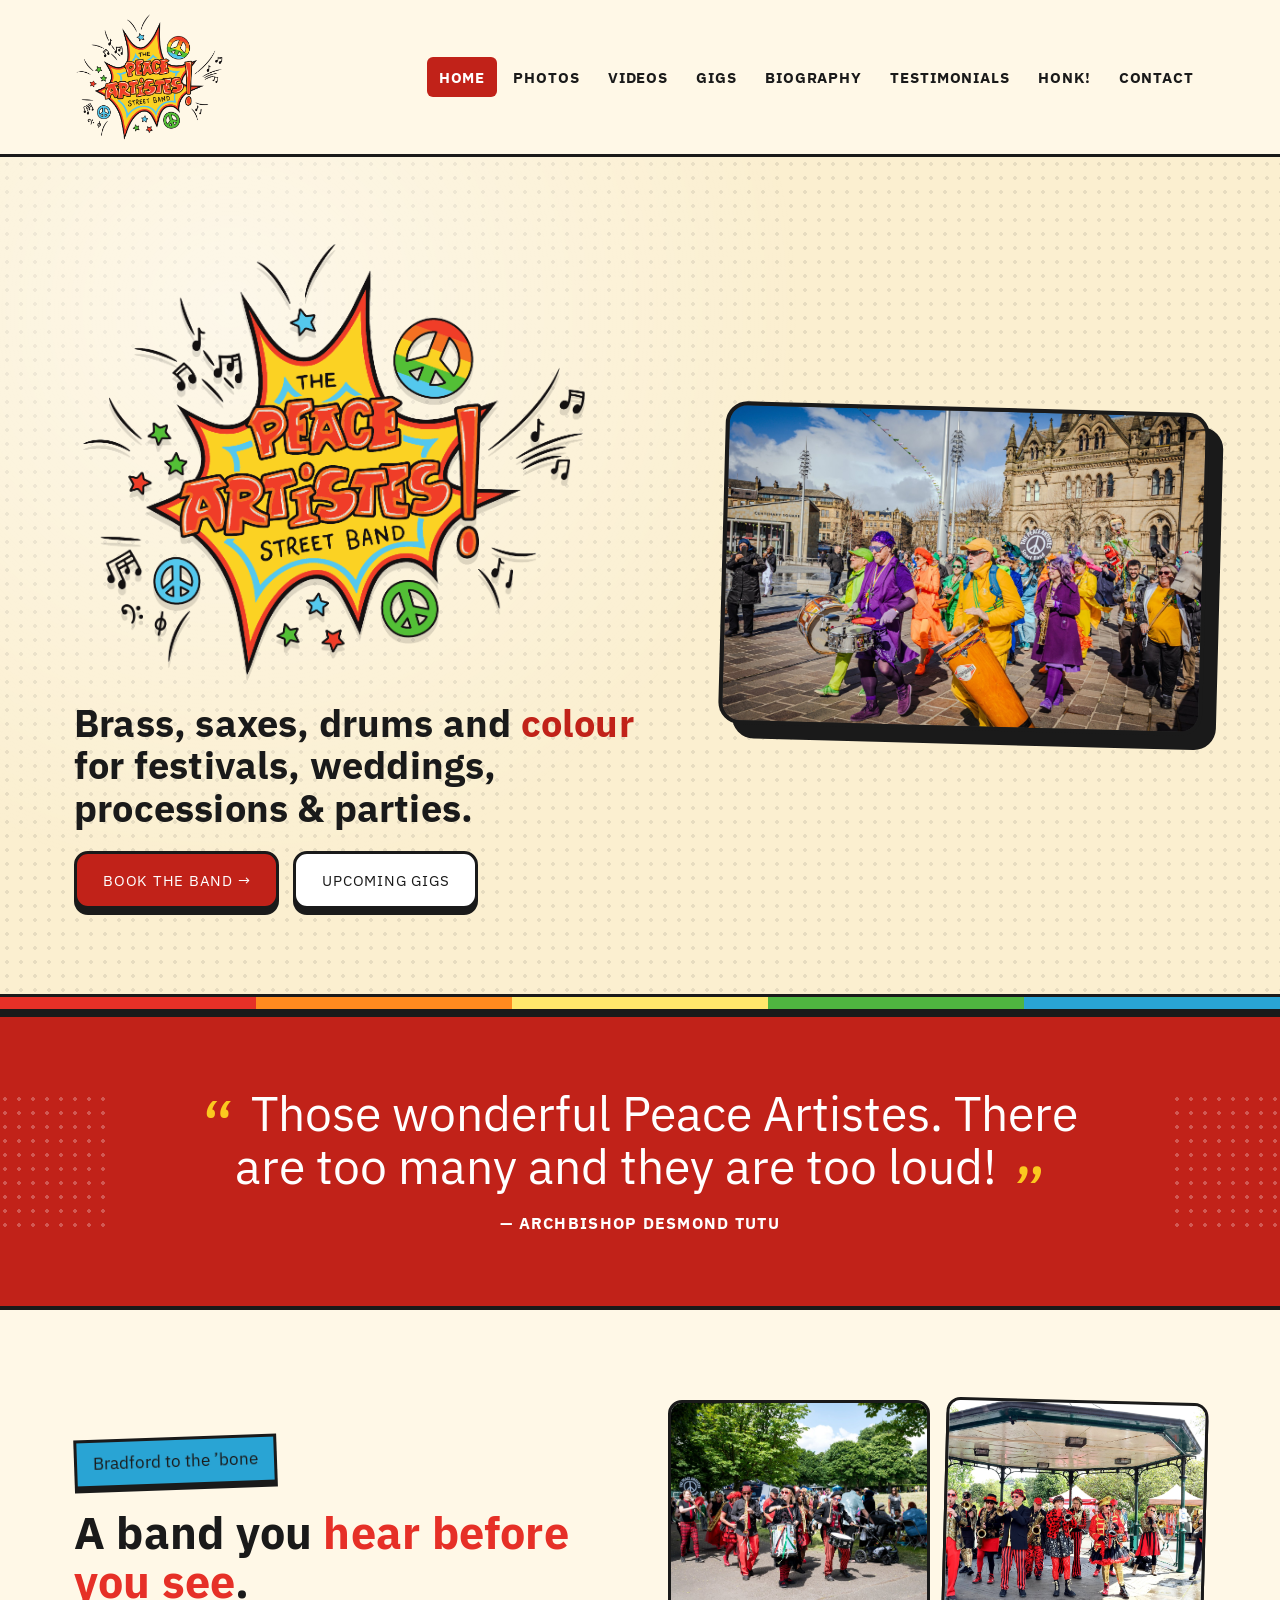
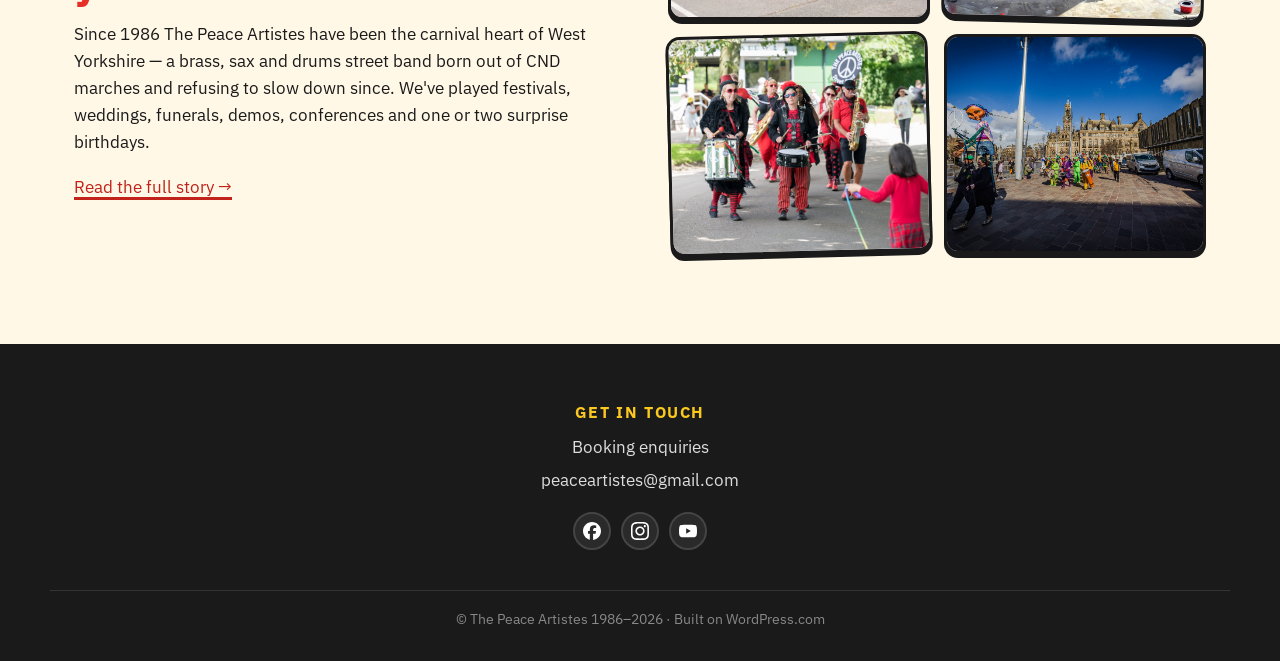
==== commit 72887dbf: "Soften top header colours per page Give each page its own soft header-band colour instead of the bri" ====
--- a/index.html
+++ b/index.html
@@ -13,7 +13,7 @@
   <link rel="apple-touch-icon" href="assets/favicon-180.png">
   <link rel="stylesheet" href="styles.css">
 </head>
-<body>
+<body class="page-home">
 
 <a class="skip-link" href="#main">Skip to main content</a>
 
--- a/styles.css
+++ b/styles.css
@@ -1098,3 +1098,14 @@
   .eyebrow,
   .about__badge { transform: none !important; }
 }
+
+/* ---------- per-page header colours ----------------------------------
+   Softer, page-specific colours for the top header band only. Scoped to a
+   body class so nothing else (nav, content, footer, HONK!) is affected.
+   Contact keeps the default brand yellow; HONK! keeps its own dark hero. */
+.page-home        .hero      { background: #FBEFD0; } /* cream  */
+.page-photos      .page-hero { background: #BFE3F2; } /* sky    */
+.page-videos      .page-hero { background: #F6CBC4; } /* blush  */
+.page-gigs        .page-hero { background: #C7E7BD; } /* sage   */
+.page-biography   .page-hero { background: #FBD9B8; } /* peach  */
+.page-testimonials .page-hero{ background: #DCD0F0; } /* lilac  */
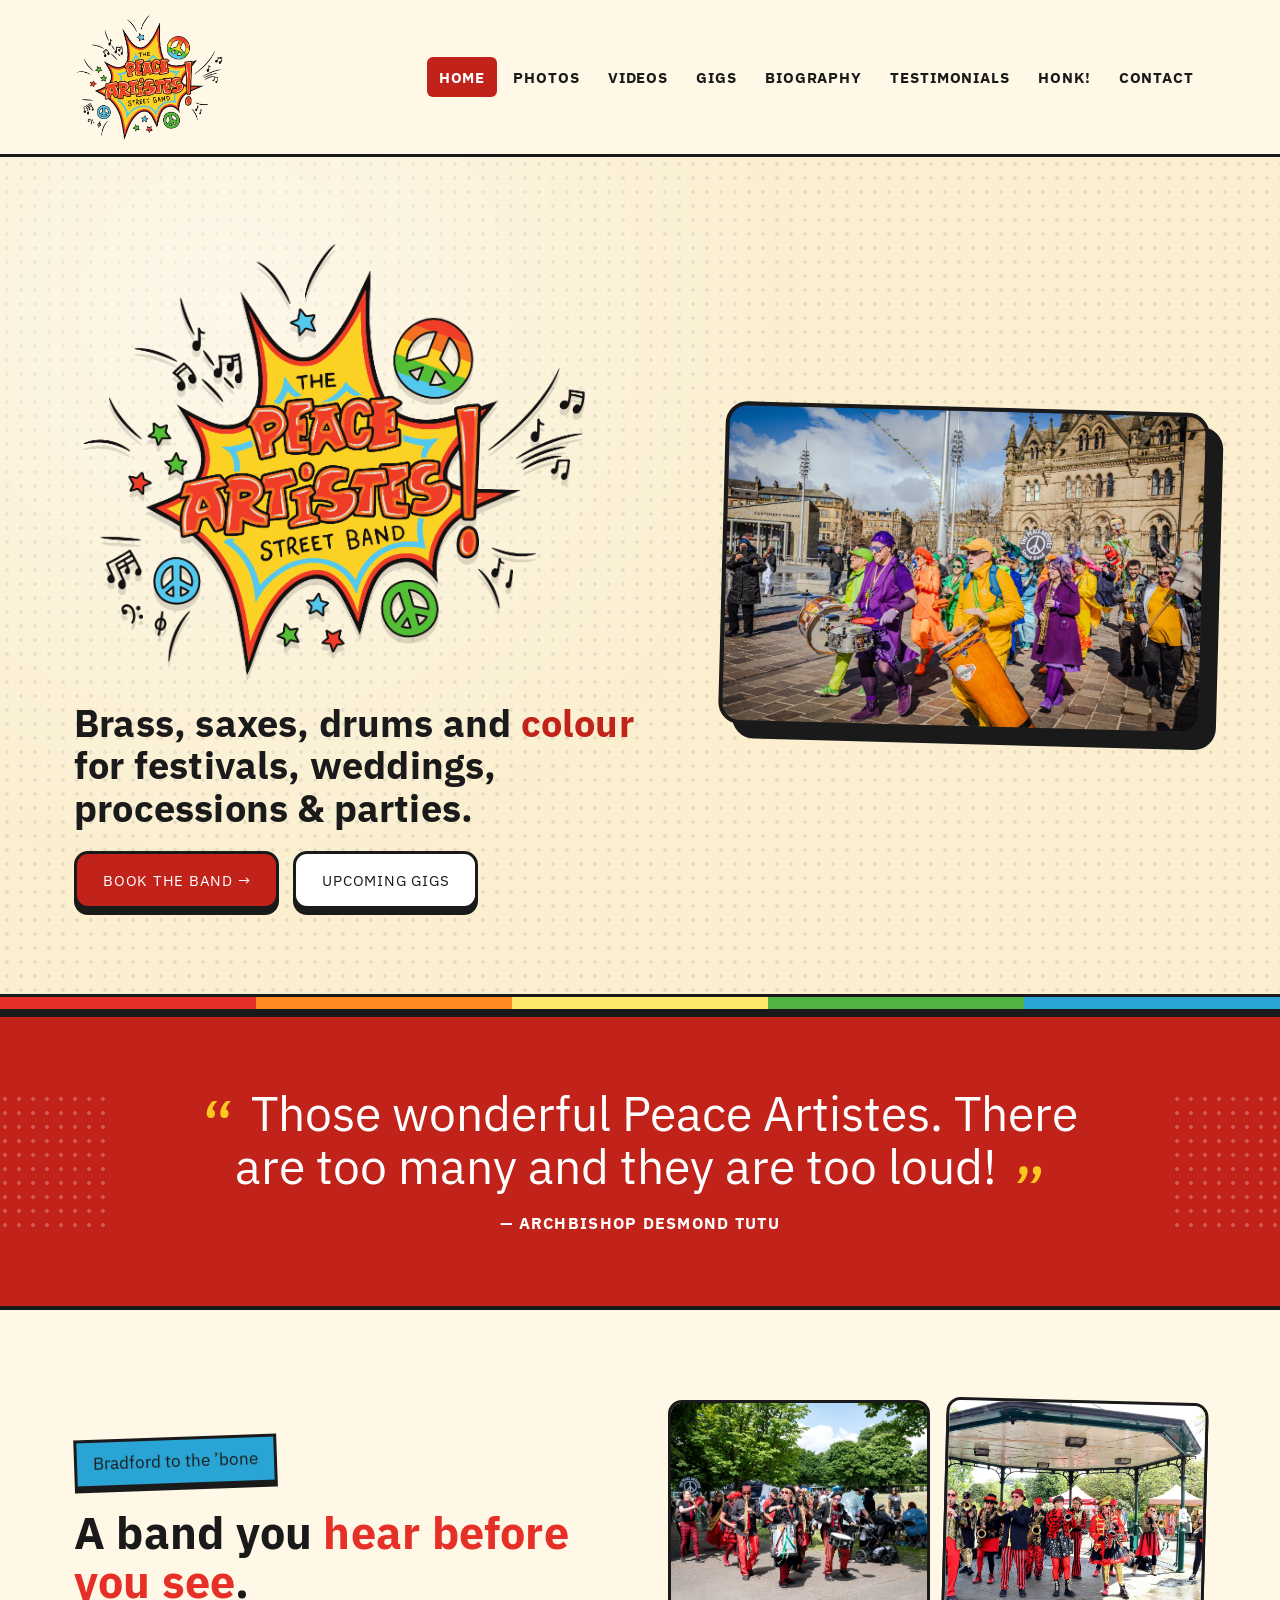
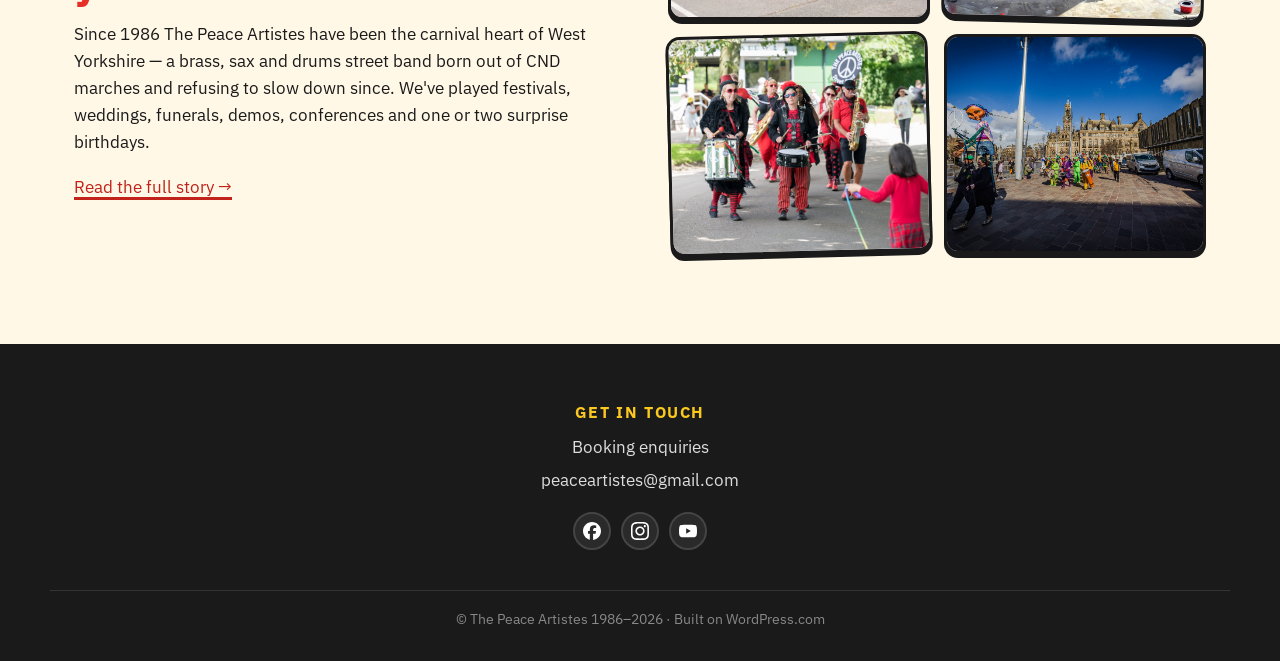
==== commit 9448de67: "Accessibility: meet WCAG 2.2 AA - Darken link & red-button hover states to a deeper red (#8A160F) so" ====
--- a/index.html
+++ b/index.html
@@ -95,7 +95,7 @@
 <footer class="site-footer">
   <div class="container">
     <div>
-      <h4>Get in touch</h4>
+      <h2>Get in touch</h2>
       <ul>
         <li><a href="contact.html">Booking enquiries</a></li>
 
--- a/styles.css
+++ b/styles.css
@@ -12,6 +12,7 @@
   --pa-yellow-2:#FFE76B;     /* lighter yellow for hover/tints */
   --pa-red:     #E63027;     /* bright accent red — DO NOT use as bg with white body text */
   --pa-red-deep:#C12219;     /* deeper red — passes AA against white & yellow */
+  --pa-red-darker:#8A160F;   /* darkest red — hover states; ~9:1 on paper, ~9.5:1 with white */
   --pa-blue:    #29A4D4;     /* bright blue — use with INK text only */
   --pa-green:   #4FB540;
   --pa-ink:     #1A1A1A;     /* near-black for body text + outlines */
@@ -27,7 +28,7 @@
   --pa-text:      var(--pa-ink);
   --pa-text-soft: rgba(26,26,26,0.7);  /* dim text on paper */
   --pa-link:      var(--pa-red-deep);
-  --pa-link-hov:  var(--pa-red);
+  --pa-link-hov:  var(--pa-red-darker); /* darken links on hover — keeps feedback & passes AA (bright red was 4.1:1) */
   --pa-border:    var(--pa-ink);
   --pa-form-bg:   #FFFFFF;
   --pa-grain:     rgba(0,0,0,0.035);   /* the body::before paper grain */
@@ -156,7 +157,7 @@
 .btn:active { transform: translate(0,2px); box-shadow: 0 2px 0 var(--pa-ink); }
 
 .btn--red    { background: var(--pa-red-deep); color: #fff; }
-.btn--red:hover { background: var(--pa-red); color: #fff; }
+.btn--red:hover { background: var(--pa-red-darker); color: #fff; } /* darken on hover; bright red gave 4.36:1 with white */
 .btn--blue   { background: var(--pa-blue);  color: var(--pa-ink); }
 .btn--white  { background: #fff; }
 .btn--ghost  { background: transparent; }
@@ -522,11 +523,12 @@
 .site-footer > .container { display: flex; flex-direction: column; align-items: center; text-align: center; gap: 12px; }
 .site-footer > .container .socials { justify-content: center; }
 .site-footer .legal { display: block; }
-.site-footer h4 {
+.site-footer h2 { /* footer landmark heading (was h4 — promoted to avoid skipped heading levels) */
   color: var(--pa-yellow);
   font-family: var(--font-display);
   font-size: 1rem; letter-spacing: .1em; text-transform: uppercase;
   margin-bottom: 12px;
+  line-height: 1.1;
 }
 .site-footer ul { list-style: none; margin: 0; padding: 0; }
 .site-footer li { margin-bottom: 6px; }
@@ -967,7 +969,7 @@
 .contact-form input:focus,
 .contact-form textarea:focus,
 .contact-form select:focus {
-  outline: 3px solid var(--pa-blue);
+  outline: 3px solid var(--pa-ink); /* ink (16:1) meets WCAG 1.4.11 focus contrast; blue was ~2.8:1 */
   outline-offset: 2px;
 }
 .contact-form textarea { min-height: 140px; resize: vertical; }
@@ -980,7 +982,7 @@
   border: 3px solid var(--pa-ink);
   box-shadow: var(--shadow-card);
 }
-.contact-aside h3 { color: var(--pa-yellow); }
+.contact-aside h2 { color: var(--pa-yellow); font-size: 1.4rem; } /* was h3 — promoted so Contact doesn't skip from h1 to h3 */
 .contact-aside ul { list-style: none; margin: 0 0 18px; padding: 0; }
 .contact-aside li { margin-bottom: 10px; line-height: 1.4; }
 .contact-aside a { color: #fff; }
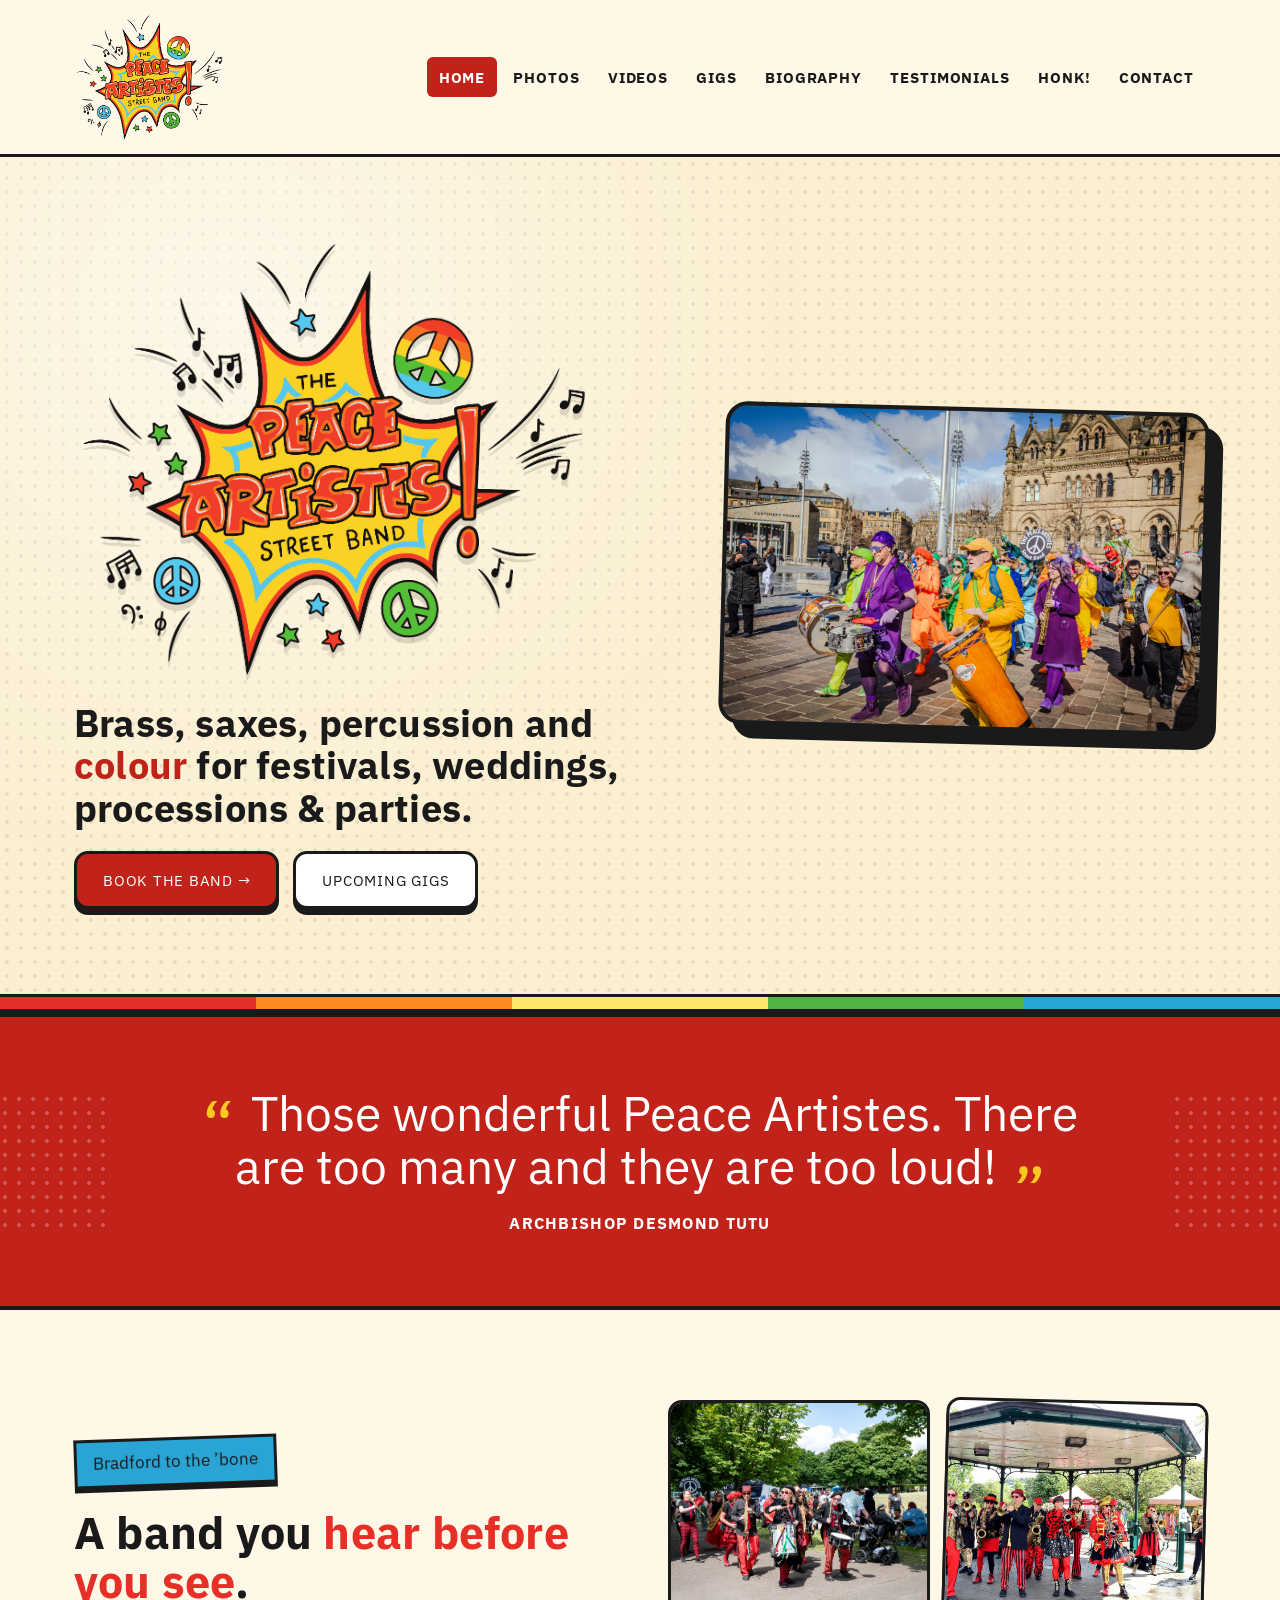
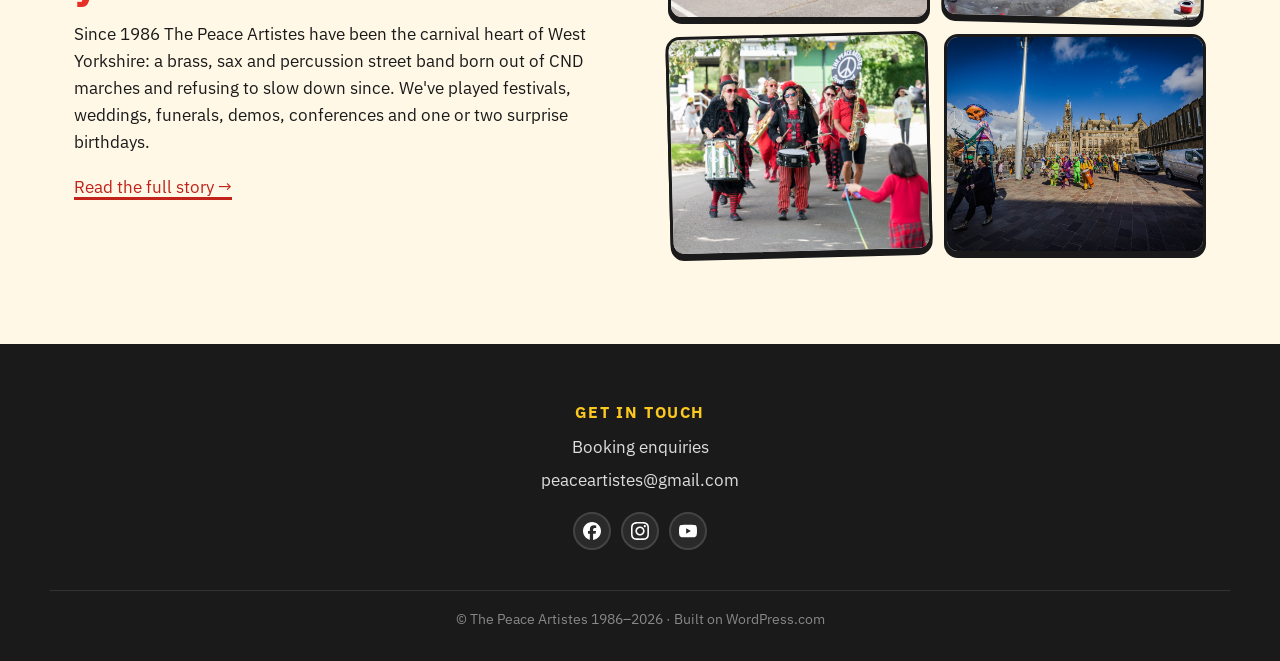
==== commit 6337c98a: "Remove all em dashes; replace "drums" with "percussion" - Rewrite every em dash in context (colons, " ====
--- a/index.html
+++ b/index.html
@@ -3,7 +3,7 @@
 <head>
   <meta charset="utf-8">
   <meta name="viewport" content="width=device-width, initial-scale=1">
-  <title>The Peace Artistes — Bradford's Loudest Street Band</title>
+  <title>The Peace Artistes: Bradford's Loudest Street Band</title>
   <meta name="description" content="The Peace Artistes are a vibrant, riotous street band from Bradford. Available for festivals, weddings, processions and parties since 1986.">
   <link rel="preconnect" href="https://fonts.googleapis.com">
   <link rel="preconnect" href="https://fonts.gstatic.com" crossorigin>
@@ -19,7 +19,7 @@
 
 <header class="site-header">
   <div class="container">
-    <a class="site-logo" href="index.html" aria-label="The Peace Artistes — Home">
+    <a class="site-logo" href="index.html" aria-label="The Peace Artistes, Home">
       <img src="assets/logo-colour-transparent.png" alt="The Peace Artistes Street Band">
     </a>
     <button class="nav-toggle" type="button" aria-controls="primary-nav" aria-expanded="false" aria-label="Toggle navigation menu" onclick="(function(b){var n=document.getElementById('primary-nav');var open=n.classList.toggle('is-open');b.setAttribute('aria-expanded', open?'true':'false');})(this)"><span aria-hidden="true">&#9776;</span></button>
@@ -44,8 +44,8 @@
   <section class="hero">
     <div class="container">
       <div class="hero__copy">
-        <img class="hero__logo-big" src="assets/logo-colour-transparent.png" alt="The Peace Artistes — Bradford street band, est. 1986">
-        <h1>Brass, saxes, drums and <span class="accent">colour</span> for festivals, weddings, processions &amp; parties.</h1>
+        <img class="hero__logo-big" src="assets/logo-colour-transparent.png" alt="The Peace Artistes, Bradford street band, est. 1986">
+        <h1>Brass, saxes, percussion and <span class="accent">colour</span> for festivals, weddings, processions &amp; parties.</h1>
         <div class="hero__ctas">
           <a class="btn btn--red"  href="contact.html">Book the band &rarr;</a>
           <a class="btn btn--white" href="gigs.html">Upcoming gigs</a>
@@ -53,7 +53,7 @@
       </div>
       <div class="hero__visual">
         <div class="hero__photo">
-          <img src="assets/hero-cecil-green.jpg" alt="The Peace Artistes marching across Centenary Square, Bradford, March 2026 — band in vibrant purple, yellow, green and orange costumes, with the Peace Artistes peace-sign banner held aloft and Bradford City Hall framing the scene">
+          <img src="assets/hero-cecil-green.jpg" alt="The Peace Artistes marching across Centenary Square, Bradford, March 2026. The band in vibrant purple, yellow, green and orange costumes, with the Peace Artistes peace-sign banner held aloft and Bradford City Hall framing the scene">
         </div>
       </div>
     </div>
@@ -65,7 +65,7 @@
       <blockquote>
         Those wonderful Peace Artistes. There are too many and they are too loud!
       </blockquote>
-      <cite>— Archbishop Desmond Tutu</cite>
+      <cite>Archbishop Desmond Tutu</cite>
     </div>
   </section>
 
@@ -76,14 +76,14 @@
         <div class="about__copy">
           <span class="about__badge">Bradford to the &rsquo;bone</span>
           <h2>A band you <span class="star">hear before you see</span>.</h2>
-          <p>Since 1986 The Peace Artistes have been the carnival heart of West Yorkshire — a brass, sax and drums street band born out of CND marches and refusing to slow down since. We've played festivals, weddings, funerals, demos, conferences and one or two surprise birthdays.</p>
+          <p>Since 1986 The Peace Artistes have been the carnival heart of West Yorkshire: a brass, sax and percussion street band born out of CND marches and refusing to slow down since. We've played festivals, weddings, funerals, demos, conferences and one or two surprise birthdays.</p>
           <p><a href="biography.html">Read the full story &rarr;</a></p>
         </div>
         <div class="about__photos">
-          <div class="ph"><img src="assets/hero-band.jpg" alt="The Peace Artistes mid-parade — drums leading, sax and brass behind, banner up"></div>
+          <div class="ph"><img src="assets/hero-band.jpg" alt="The Peace Artistes mid-parade: percussion leading, sax and brass behind, banner up"></div>
           <div class="ph"><img src="assets/haworth-busk.jpg" alt="The Peace Artistes performing under a Victorian bandstand at Haworth Busk, May 2026"></div>
-          <div class="ph"><img src="assets/drums-kid.jpg" alt="Drummers leading the band, with a child in red dancing on the right"></div>
-          <div class="ph"><img src="assets/puppet-pageant.jpg" alt="The Peace Artistes parading at Cecil Green Arts Puppet Pageant in Bradford — giant peace-symbol puppet held aloft, Bradford City Hall in the background"></div>
+          <div class="ph"><img src="assets/drums-kid.jpg" alt="Percussionists leading the band, with a child in red dancing on the right"></div>
+          <div class="ph"><img src="assets/puppet-pageant.jpg" alt="The Peace Artistes parading at Cecil Green Arts Puppet Pageant in Bradford: giant peace-symbol puppet held aloft, Bradford City Hall in the background"></div>
         </div>
       </div>
     </div>
--- a/styles.css
+++ b/styles.css
@@ -1,5 +1,5 @@
 /* =====================================================================
-   The Peace Artistes — draft redesign stylesheet
+   The Peace Artistes - draft redesign stylesheet
    Palette derived from the new logo. Comic/poster aesthetic.
    Edit freely; everything is plain CSS, no build step needed.
    ===================================================================== */
@@ -7,33 +7,33 @@
 :root {
   /* Brand palette pulled from the new logo.
      Two reds: bright accent (#E63027) for borders, badges, icons; deep red
-     (#C12219) for any surface that holds body text — meets WCAG AA. */
+     (#C12219) for any surface that holds body text - meets WCAG AA. */
   --pa-yellow:  #FBC81F;
   --pa-yellow-2:#FFE76B;     /* lighter yellow for hover/tints */
-  --pa-red:     #E63027;     /* bright accent red — DO NOT use as bg with white body text */
-  --pa-red-deep:#C12219;     /* deeper red — passes AA against white & yellow */
-  --pa-red-darker:#8A160F;   /* darkest red — hover states; ~9:1 on paper, ~9.5:1 with white */
-  --pa-blue:    #29A4D4;     /* bright blue — use with INK text only */
+  --pa-red:     #E63027;     /* bright accent red - DO NOT use as bg with white body text */
+  --pa-red-deep:#C12219;     /* deeper red - passes AA against white & yellow */
+  --pa-red-darker:#8A160F;   /* darkest red - hover states; ~9:1 on paper, ~9.5:1 with white */
+  --pa-blue:    #29A4D4;     /* bright blue - use with INK text only */
   --pa-green:   #4FB540;
   --pa-ink:     #1A1A1A;     /* near-black for body text + outlines */
   --pa-paper:   #FFF8E7;     /* warm off-white background */
   --pa-white:   #FFFFFF;
 
-  /* Theme tokens — these change in dark mode. Use these for body bg,
+  /* Theme tokens - these change in dark mode. Use these for body bg,
      body text, paper-bg sections, card surfaces, and "subtle" link colour.
      The bright brand sections (yellow hero, red quote, blue video, black gigs)
-     do NOT use these tokens — they stay vibrant in both modes. */
+     do NOT use these tokens - they stay vibrant in both modes. */
   --pa-bg:        var(--pa-paper);
   --pa-bg-soft:   var(--pa-paper);     /* card surface on paper sections */
   --pa-text:      var(--pa-ink);
   --pa-text-soft: rgba(26,26,26,0.7);  /* dim text on paper */
   --pa-link:      var(--pa-red-deep);
-  --pa-link-hov:  var(--pa-red-darker); /* darken links on hover — keeps feedback & passes AA (bright red was 4.1:1) */
+  --pa-link-hov:  var(--pa-red-darker); /* darken links on hover - keeps feedback & passes AA (bright red was 4.1:1) */
   --pa-border:    var(--pa-ink);
   --pa-form-bg:   #FFFFFF;
   --pa-grain:     rgba(0,0,0,0.035);   /* the body::before paper grain */
 
-  /* Type — IBM Plex Sans matches the original peaceartistes.com (Maywood theme).
+  /* Type - IBM Plex Sans matches the original peaceartistes.com (Maywood theme).
      One family for both body and headings; we lean on weight (400 vs 700) for hierarchy. */
   --font-display: "IBM Plex Sans", system-ui, -apple-system, "Segoe UI", Helvetica, Arial, sans-serif;
   --font-body:    "IBM Plex Sans", system-ui, -apple-system, "Segoe UI", Helvetica, Arial, sans-serif;
@@ -120,7 +120,7 @@
 .eyebrow + h3 { margin-top: 0; }
 .section-head .eyebrow { margin-bottom: 14px; }
 
-/* Stickers sitting on a yellow band (hero / page-hero) need contrast —
+/* Stickers sitting on a yellow band (hero / page-hero) need contrast -
    yellow-on-yellow reads poorly, so switch them to deep red with white text. */
 .hero .eyebrow,
 .page-hero .eyebrow { background: var(--pa-red-deep); color: #fff; }
@@ -186,7 +186,7 @@
 .site-logo img { display: block; height: 130px; width: auto; }
 @media (max-width: 880px) { .site-logo img { height: 80px; } }
 
-/* (unused — kept for the dark-mode wordmark text variant if ever re-enabled) */
+/* (unused - kept for the dark-mode wordmark text variant if ever re-enabled) */
 .site-logo .wordmark {
   display: inline-flex;
   flex-direction: column;
@@ -523,7 +523,7 @@
 .site-footer > .container { display: flex; flex-direction: column; align-items: center; text-align: center; gap: 12px; }
 .site-footer > .container .socials { justify-content: center; }
 .site-footer .legal { display: block; }
-.site-footer h2 { /* footer landmark heading (was h4 — promoted to avoid skipped heading levels) */
+.site-footer h2 { /* footer landmark heading (was h4 - promoted to avoid skipped heading levels) */
   color: var(--pa-yellow);
   font-family: var(--font-display);
   font-size: 1rem; letter-spacing: .1em; text-transform: uppercase;
@@ -560,7 +560,7 @@
 }
 
 /* =====================================================================
-   Inner-page layout — shared by Photos, Videos, Gigs, Bio, Testimonials,
+   Inner-page layout - shared by Photos, Videos, Gigs, Bio, Testimonials,
    Contact, HONK! pages.
    ===================================================================== */
 
@@ -982,7 +982,7 @@
   border: 3px solid var(--pa-ink);
   box-shadow: var(--shadow-card);
 }
-.contact-aside h2 { color: var(--pa-yellow); font-size: 1.4rem; } /* was h3 — promoted so Contact doesn't skip from h1 to h3 */
+.contact-aside h2 { color: var(--pa-yellow); font-size: 1.4rem; } /* was h3 - promoted so Contact doesn't skip from h1 to h3 */
 .contact-aside ul { list-style: none; margin: 0 0 18px; padding: 0; }
 .contact-aside li { margin-bottom: 10px; line-height: 1.4; }
 .contact-aside a { color: #fff; }
@@ -1014,7 +1014,7 @@
 .honk-banner > * { position: relative; z-index: 1; }
 .honk-banner h3 { color: var(--pa-yellow); font-size: 2rem; margin: 0 0 12px; }
 
-/* HONK! hero — two-column with iconic stage shot left, intro right */
+/* HONK! hero - two-column with iconic stage shot left, intro right */
 .honk-hero {
   background: var(--pa-ink);
   color: #fff;
@@ -1063,7 +1063,7 @@
   border: 0;
 }
 
-/* Skip link — invisible until focused, then pops above the header */
+/* Skip link - invisible until focused, then pops above the header */
 .skip-link {
   position: absolute;
   left: 12px; top: 12px;
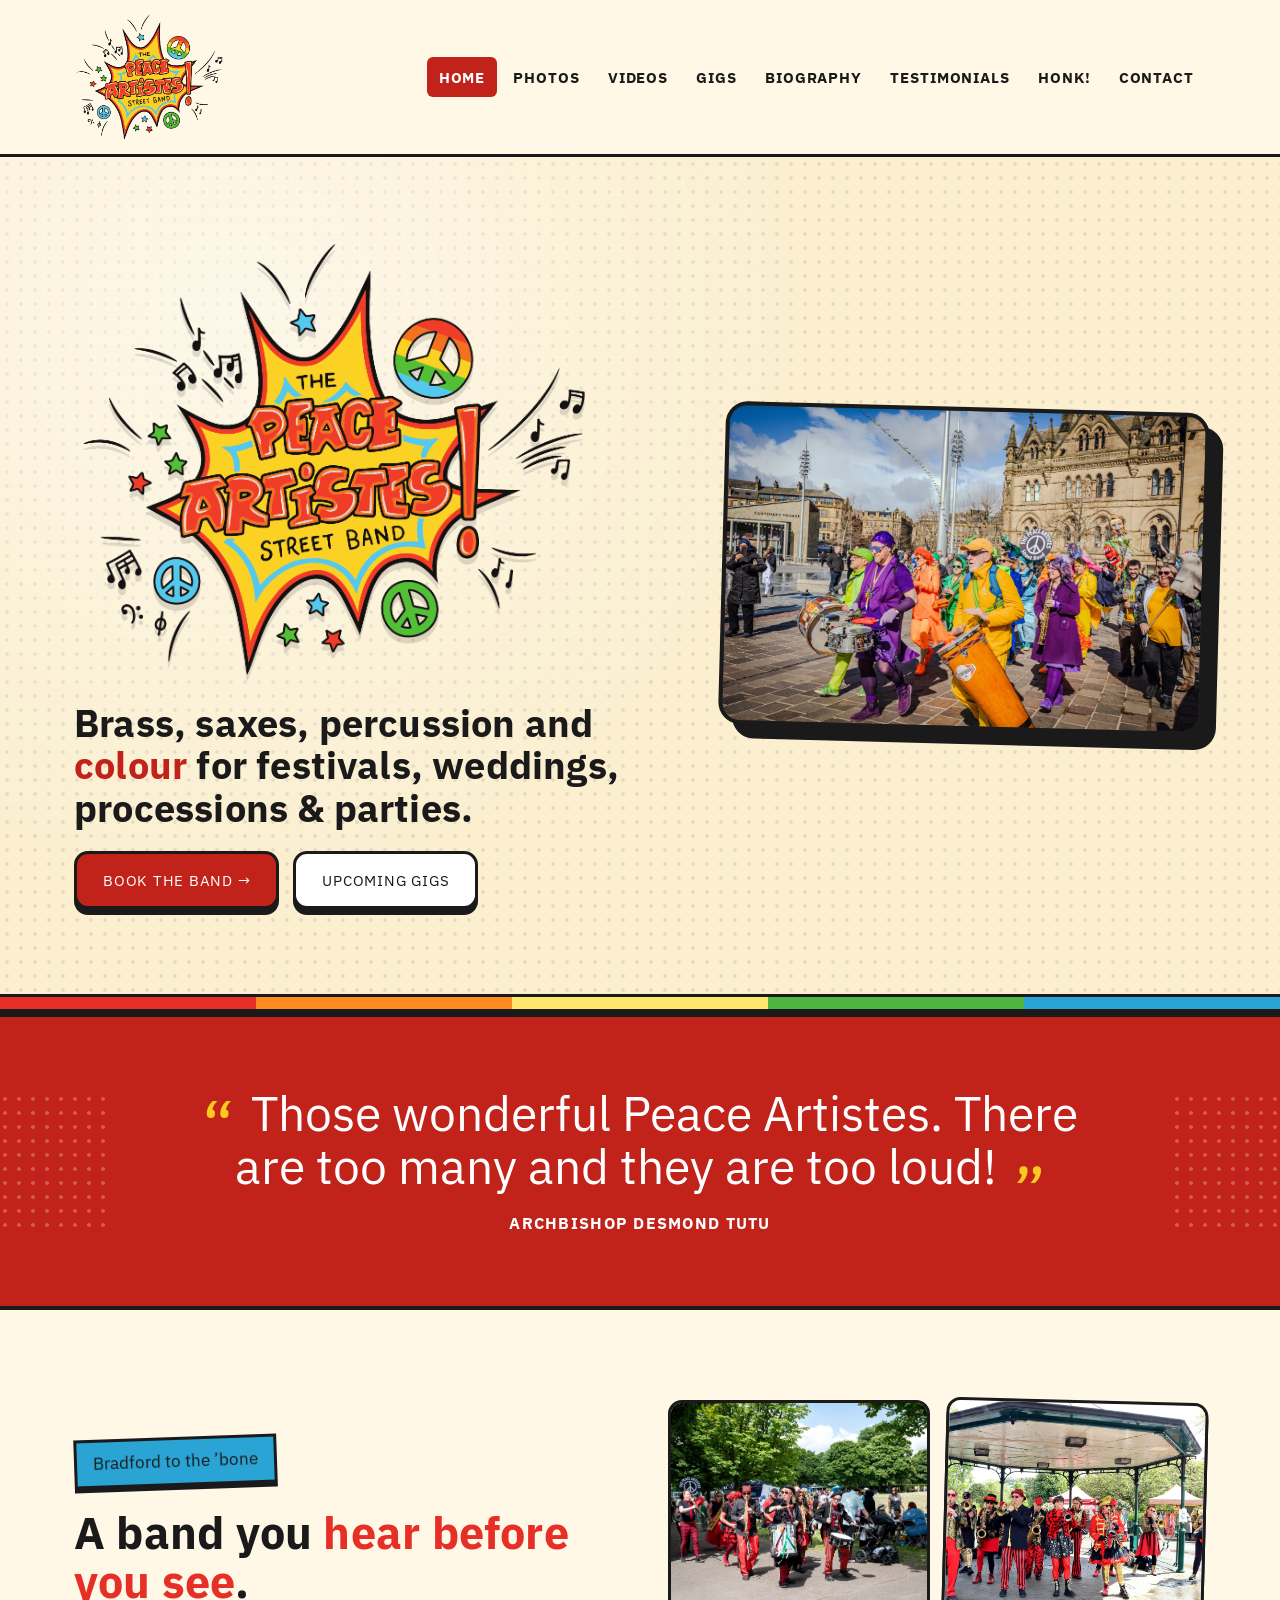
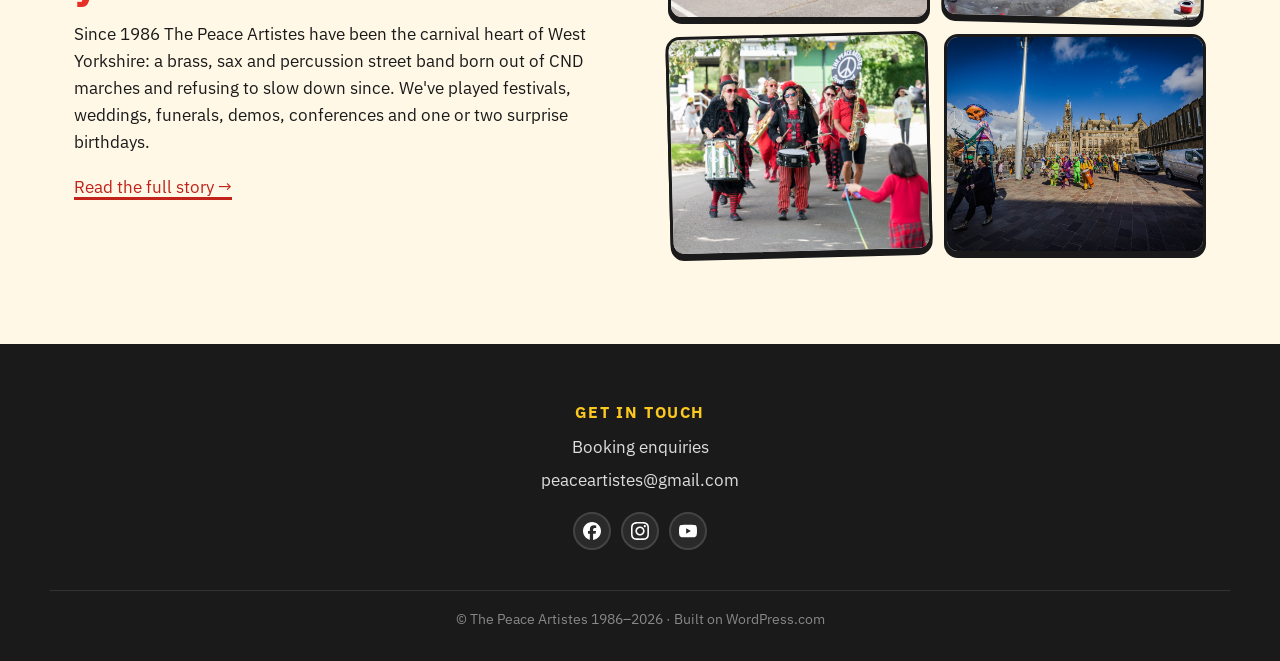
==== commit 9a77bfc3: "Opt out of Android Chrome / Samsung auto-dark inversion Without an explicit colour-scheme, those bro" ====
--- a/index.html
+++ b/index.html
@@ -3,6 +3,7 @@
 <head>
   <meta charset="utf-8">
   <meta name="viewport" content="width=device-width, initial-scale=1">
+  <meta name="color-scheme" content="light">
   <title>The Peace Artistes: Bradford's Loudest Street Band</title>
   <meta name="description" content="The Peace Artistes are a vibrant, riotous street band from Bradford. Available for festivals, weddings, processions and parties since 1986.">
   <link rel="preconnect" href="https://fonts.googleapis.com">
--- a/styles.css
+++ b/styles.css
@@ -49,7 +49,10 @@
 
 * { box-sizing: border-box; }
 
-html { scroll-behavior: smooth; }
+html {
+  scroll-behavior: smooth;
+  color-scheme: light; /* opt out of Android Chrome / Samsung Internet auto-dark, which mis-inverts the brand colours */
+}
 
 body {
   margin: 0;
@@ -186,37 +189,6 @@
 .site-logo img { display: block; height: 130px; width: auto; }
 @media (max-width: 880px) { .site-logo img { height: 80px; } }
 
-/* (unused - kept for the dark-mode wordmark text variant if ever re-enabled) */
-.site-logo .wordmark {
-  display: inline-flex;
-  flex-direction: column;
-  align-items: flex-start;
-  line-height: 0.95;
-  font-family: var(--font-display);
-}
-.site-logo .wm-top {
-  font-size: 0.7rem;
-  letter-spacing: 0.22em;
-  color: var(--pa-text);
-  margin-bottom: 4px;
-}
-.site-logo .wm-main {
-  font-size: 1.7rem;
-  letter-spacing: 0.02em;
-  color: var(--pa-red-deep);
-  text-shadow: 2px 2px 0 var(--pa-yellow);
-}
-.site-logo .wm-bot {
-  font-size: 0.75rem;
-  letter-spacing: 0.18em;
-  color: var(--pa-text);
-  margin-top: 6px;
-}
-@media (max-width: 880px) {
-  .site-logo .wm-main { font-size: 1.3rem; }
-  .site-logo .wm-top, .site-logo .wm-bot { font-size: 0.65rem; }
-}
-
 .site-nav ul {
   display: flex; gap: 4px;
   list-style: none; margin: 0; padding: 0;
@@ -549,15 +521,6 @@
 }
 .site-footer .socials a:hover { background: var(--pa-yellow); color: var(--pa-ink); border-color: var(--pa-yellow); }
 @media (max-width: 880px) { .site-footer > .container { grid-template-columns: 1fr; } }
-
-/* ---------- generic placeholder note for review ---------------------- */
-
-.placeholder-note {
-  font-family: var(--font-display);
-  font-size: .78rem;
-  letter-spacing: .08em;
-  opacity: .85;
-}
 
 /* =====================================================================
    Inner-page layout - shared by Photos, Videos, Gigs, Bio, Testimonials,
